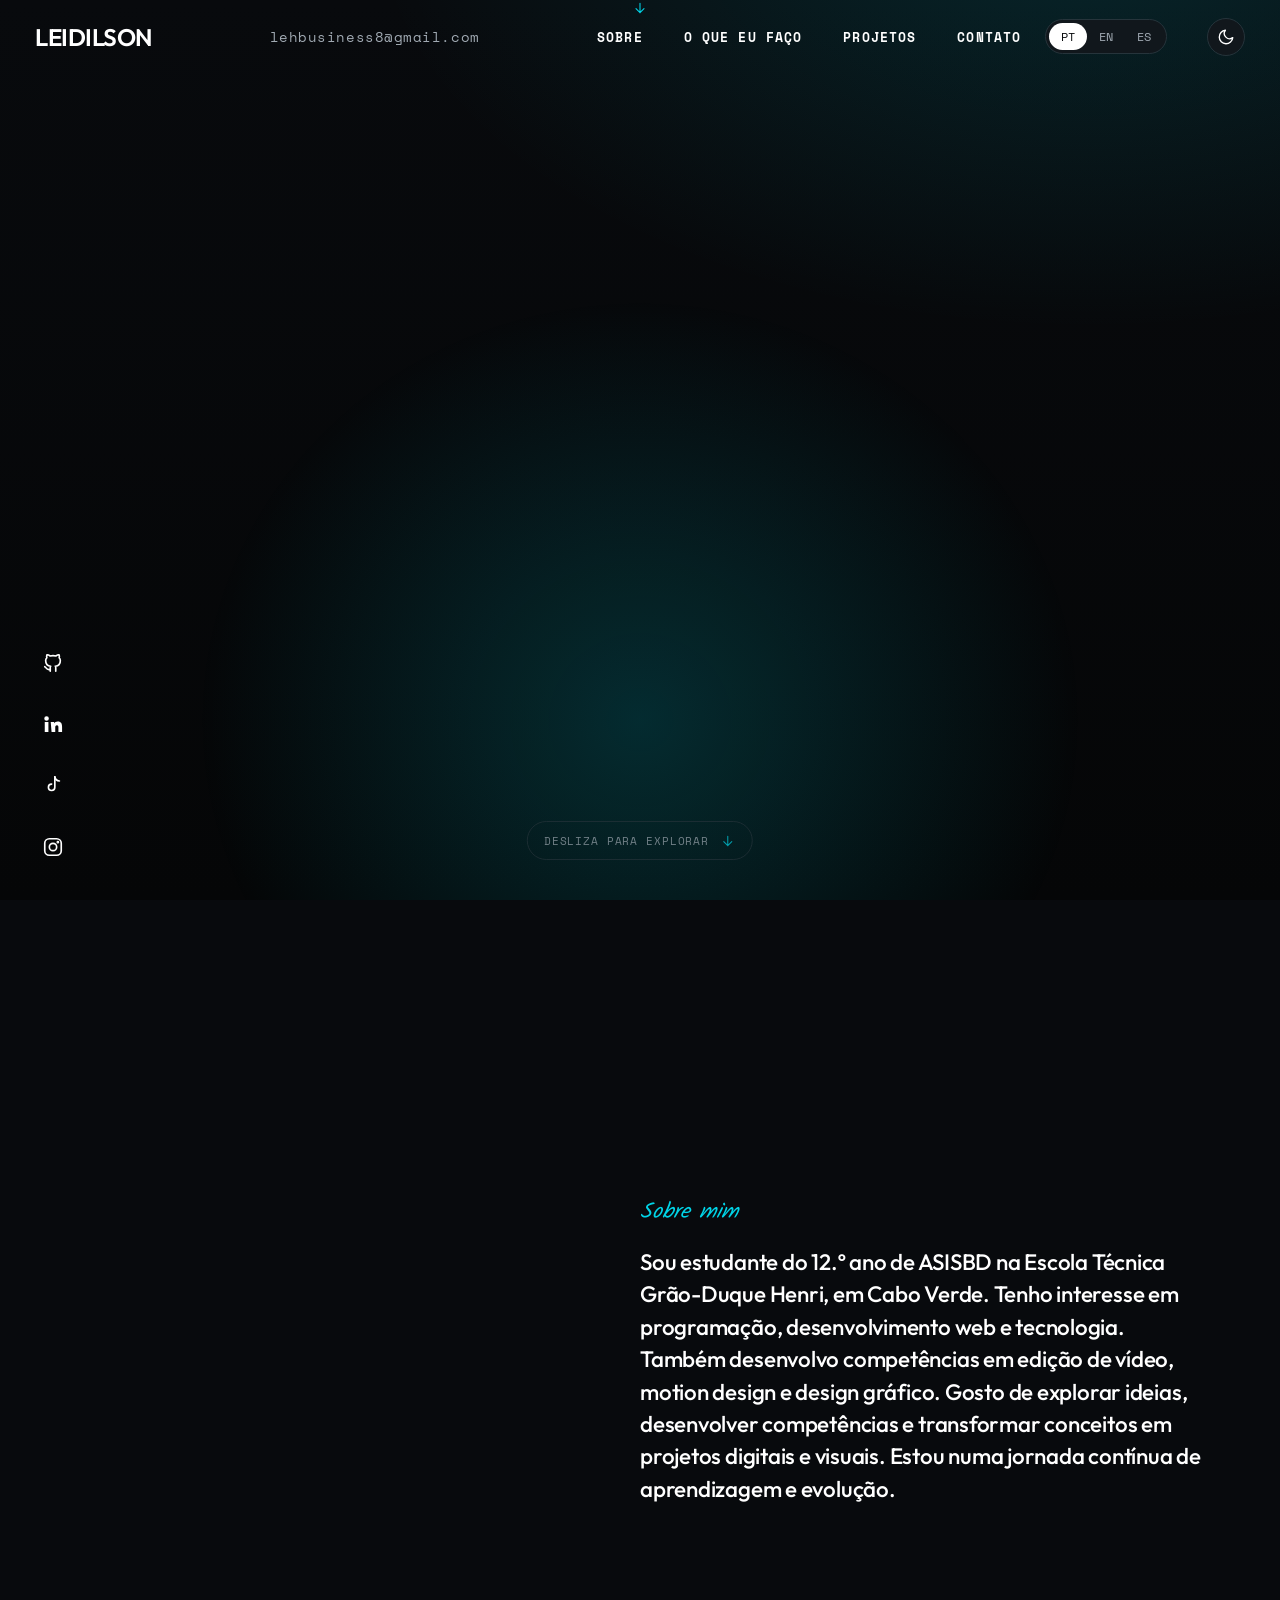
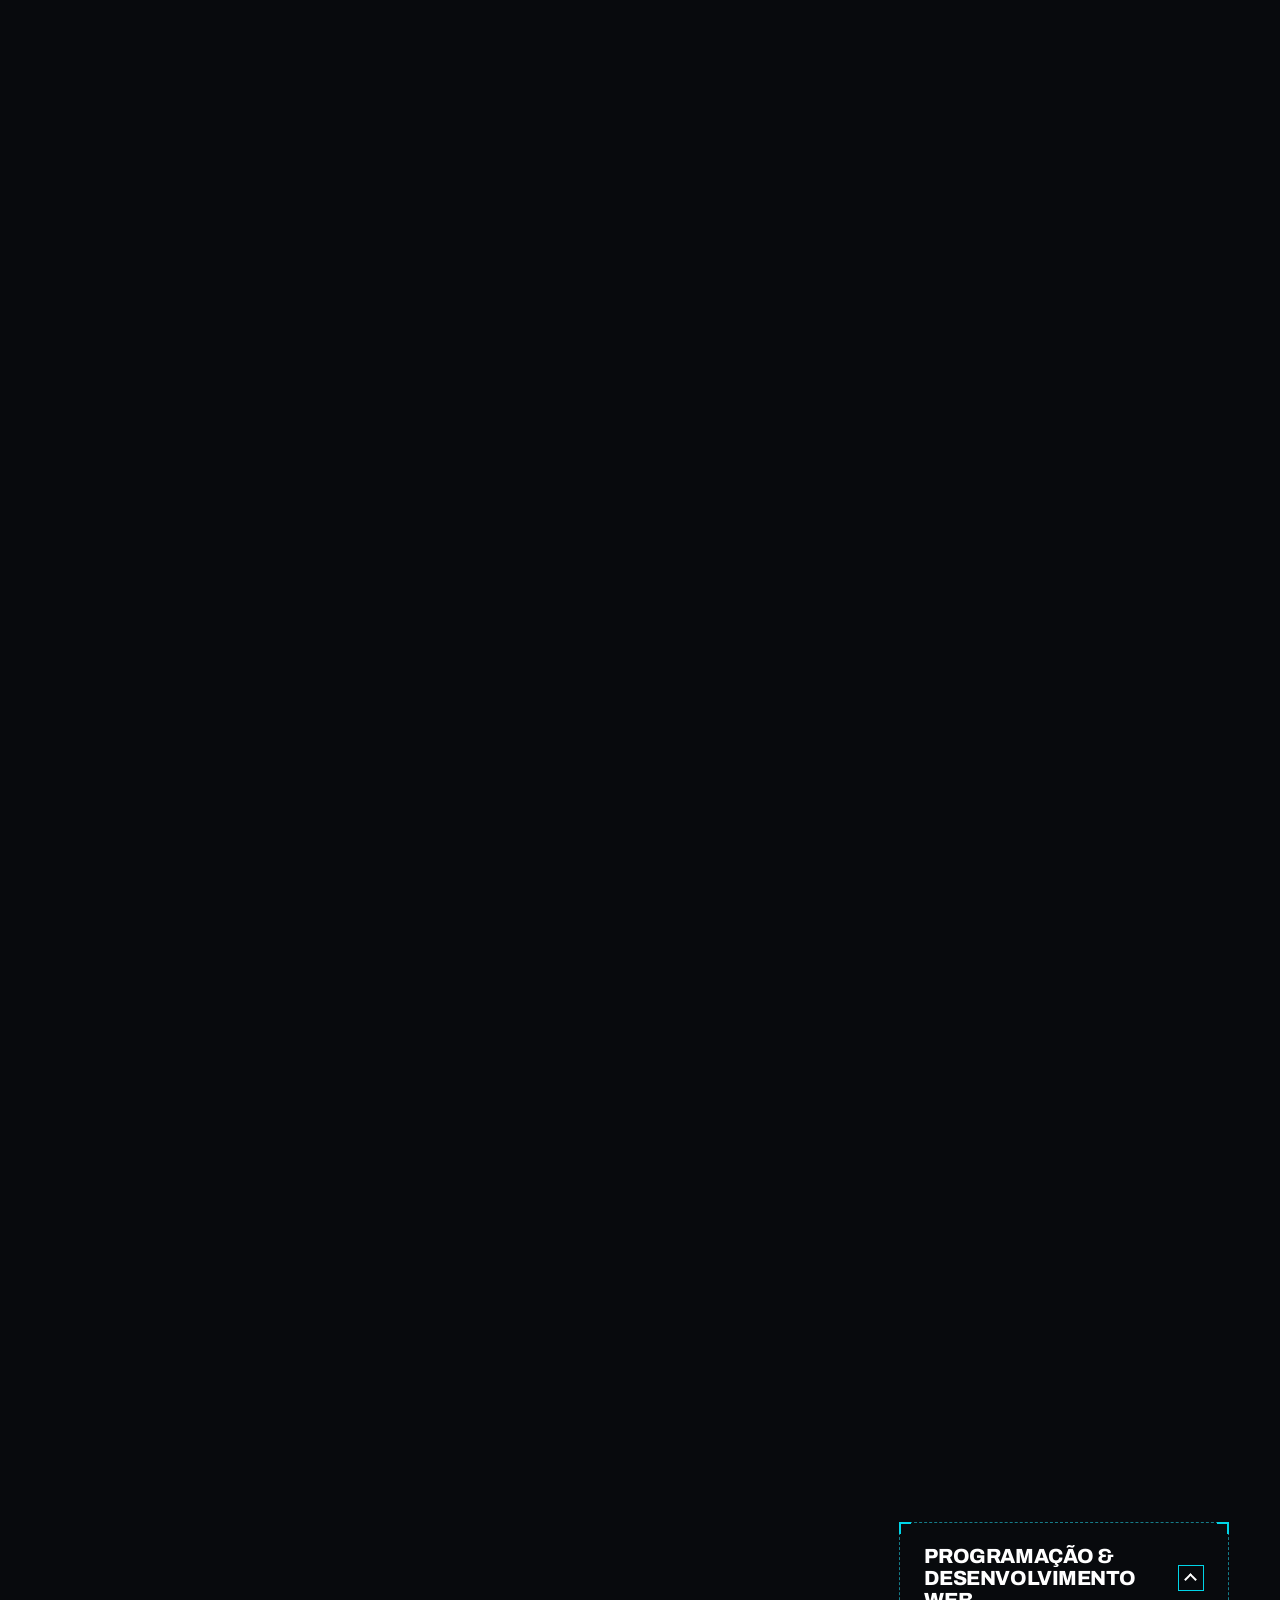
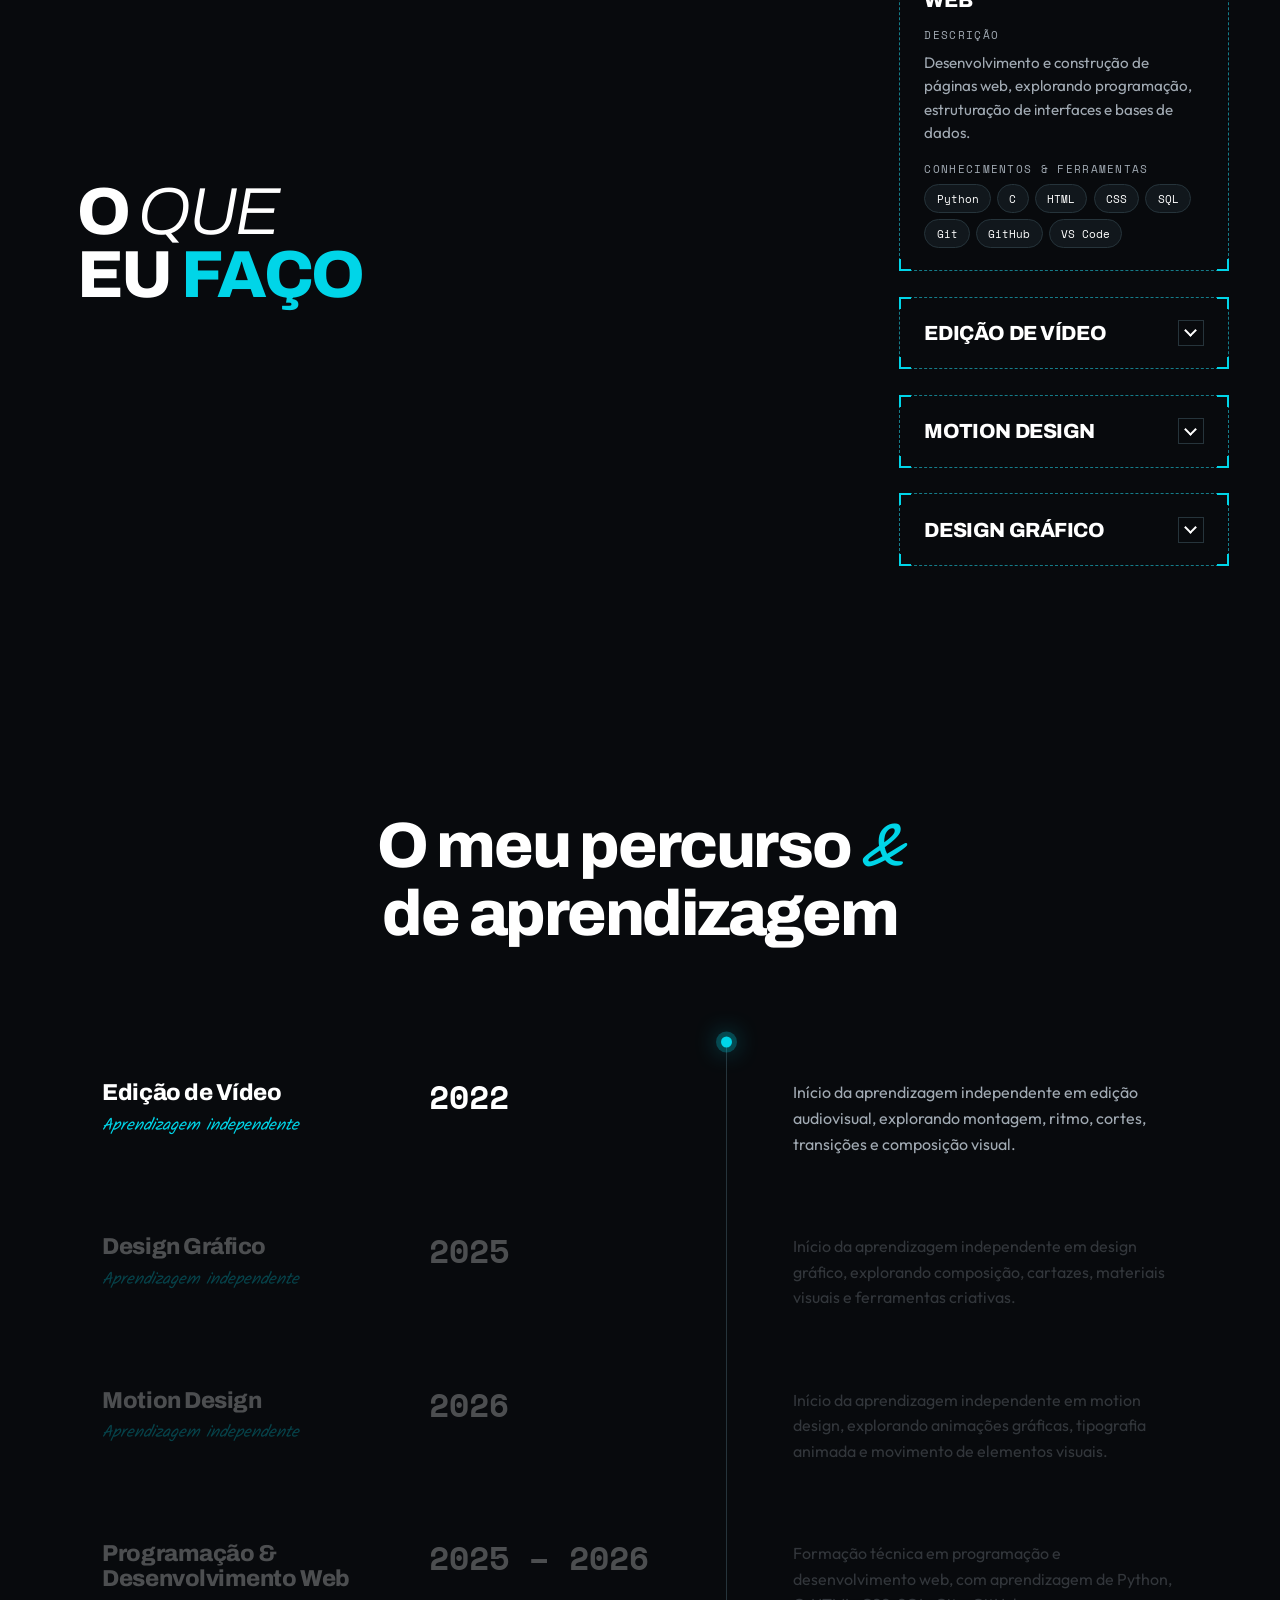
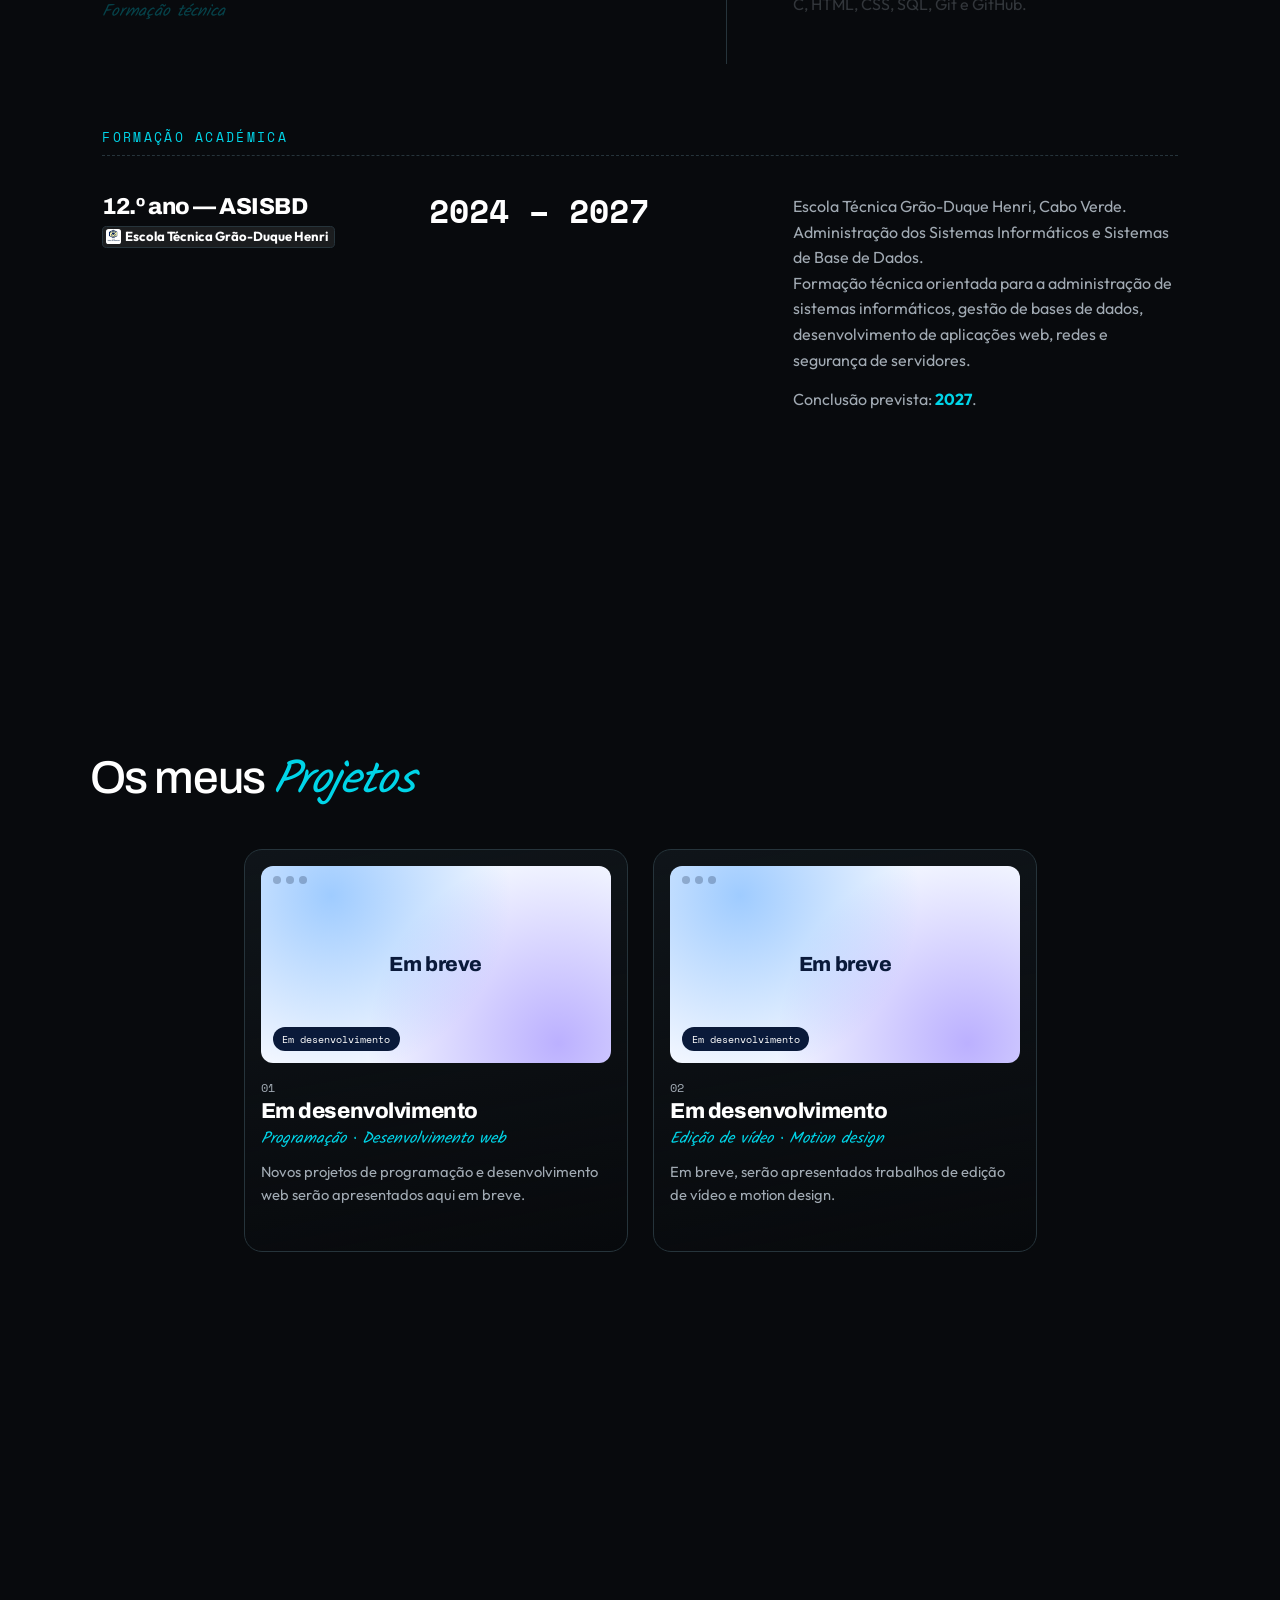
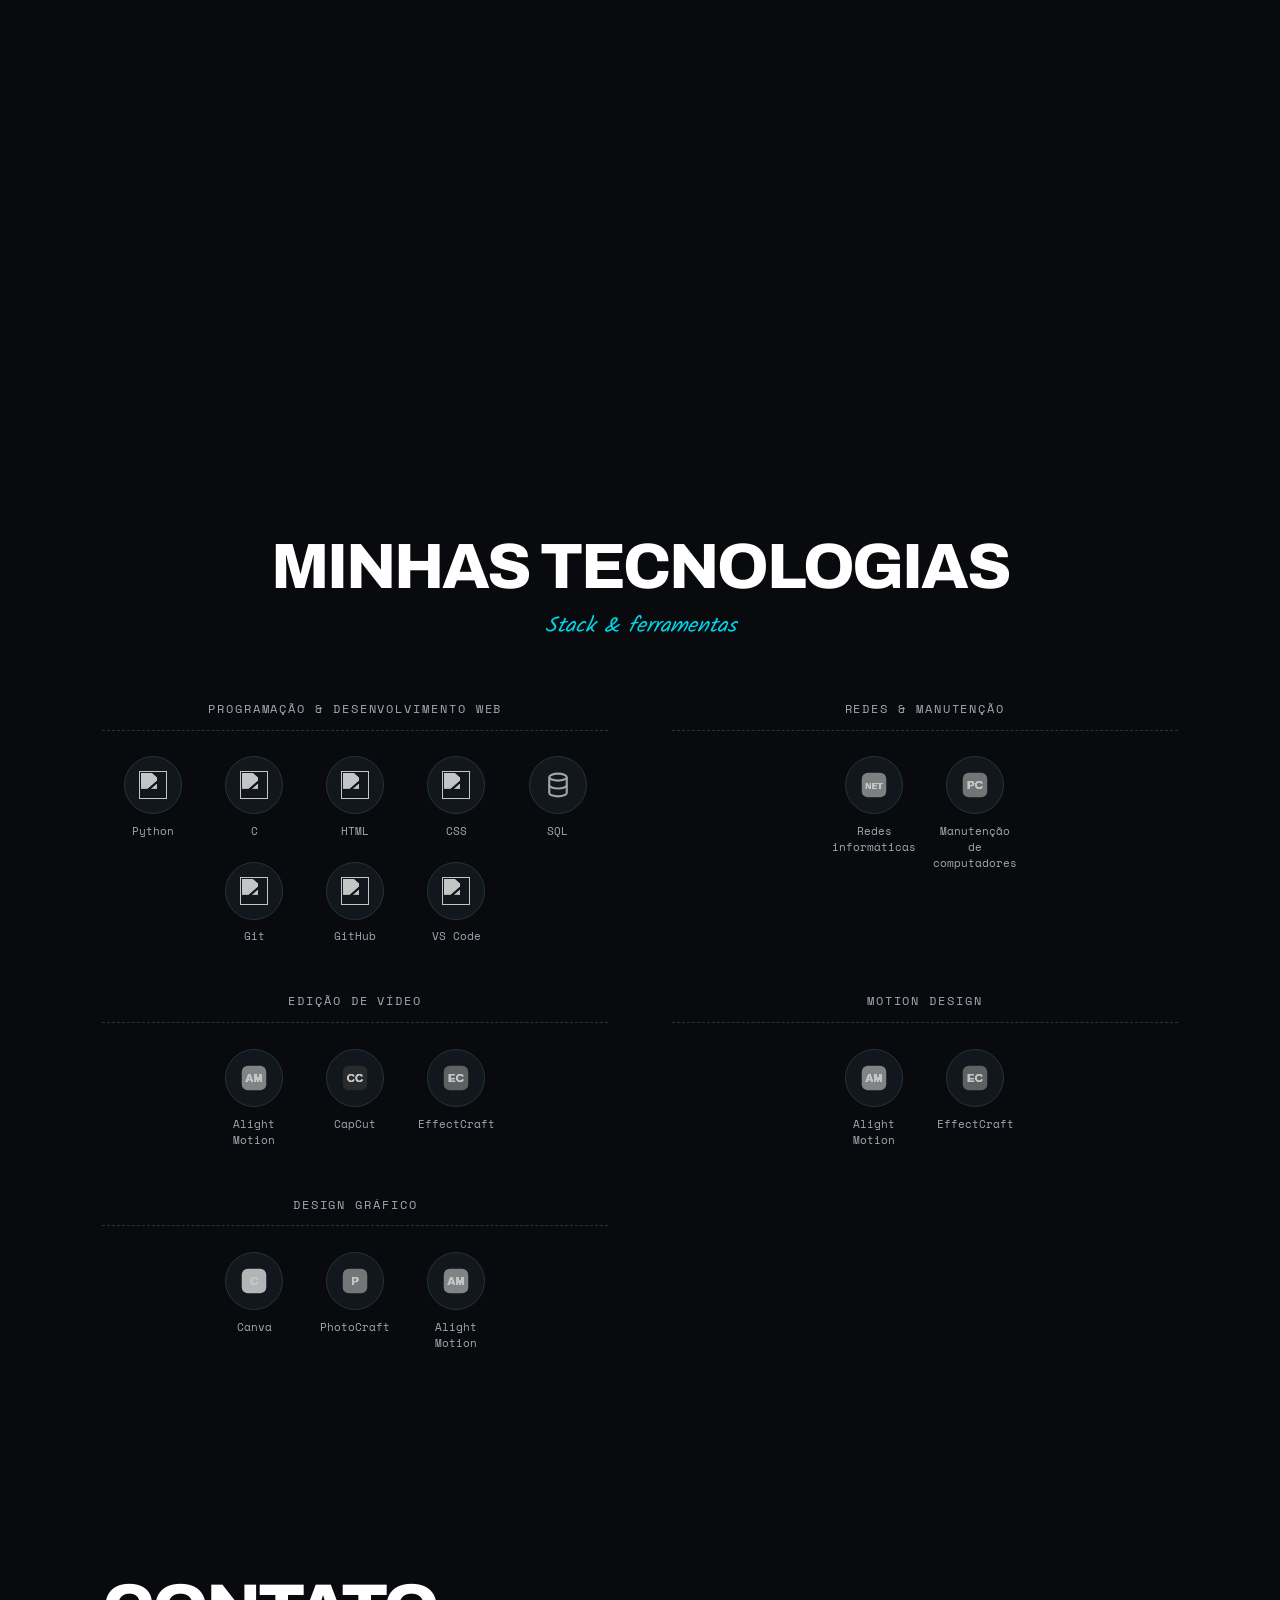
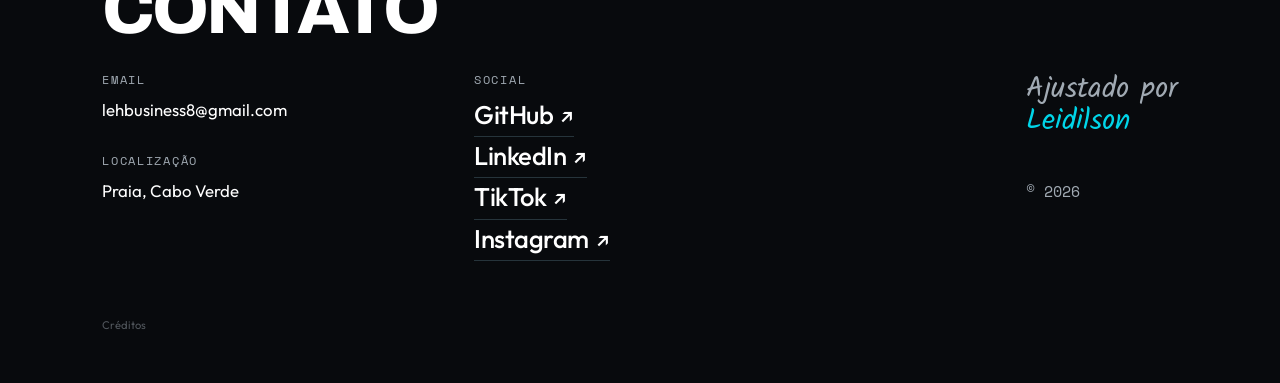
==== portfolio/index.html @ c2fe4494 "Publish Linktree and portfolio" ====
<!doctype html>
<html lang="pt" data-theme="dark">
<head>
  <meta charset="utf-8" />
  <meta name="viewport" content="width=device-width, initial-scale=1" />
  <title>Leidilson — Software development</title>
  <meta name="description" content="Leidilson Mendes — estudante de ASISBD em Informática, com interesse em desenvolvimento de software, edição de vídeo, motion design e design gráfico." />
  <link rel="preconnect" href="https://fonts.googleapis.com" />
  <link rel="preconnect" href="https://fonts.gstatic.com" crossorigin />
  <link href="https://fonts.googleapis.com/css2?family=Archivo:ital,wght@0,500;0,800;1,300;1,500&family=Kalam:wght@400&family=Outfit:wght@400;500;600&family=Space+Mono:wght@400;700&display=swap" rel="stylesheet" />
  <link rel="stylesheet" href="css/style.css" />
  <link rel="stylesheet" href="css/sections.css" />
  <script type="importmap">
    {
      "imports": {
        "three": "https://cdn.jsdelivr.net/npm/three@0.164.1/build/three.module.js",
        "three/addons/": "https://cdn.jsdelivr.net/npm/three@0.164.1/examples/jsm/"
      }
    }
  </script>
</head>
<body>
  <header class="topbar">
    <a class="logo" href="#inicio">LEIDILSON</a>
    <!-- O e-mail vem de CONTACT_EMAIL em js/sections.js (preenche todos os [data-email]) -->
    <a class="mail" data-email href="#"></a>
    <nav class="nav">
      <a href="#sobre" data-i18n="nav.about">Sobre</a>
      <a href="#servicos" data-i18n="nav.what">O que eu faço</a>
      <a href="#projetos" data-i18n="nav.projects">Projetos</a>
      <a href="#contato" data-i18n="nav.contact">Contato</a>
    </nav>
    <div class="lang" role="group" aria-label="Idioma">
      <button data-lang="pt" class="active">PT</button>
      <button data-lang="en">EN</button>
      <button data-lang="es">ES</button>
    </div>
    <button class="theme-toggle" aria-label="Alternar tema claro/escuro">
      <svg class="moon" viewBox="0 0 24 24" width="18" height="18" fill="none" stroke="currentColor" stroke-width="1.8" stroke-linecap="round" stroke-linejoin="round"><path d="M21 12.8A9 9 0 1 1 11.2 3a7 7 0 0 0 9.8 9.8z"/></svg>
      <svg class="sun" viewBox="0 0 24 24" width="18" height="18" fill="none" stroke="currentColor" stroke-width="1.8" stroke-linecap="round"><circle cx="12" cy="12" r="4.5"/><path d="M12 2v2M12 20v2M4.9 4.9l1.4 1.4M17.7 17.7l1.4 1.4M2 12h2M20 12h2M4.9 19.1l1.4-1.4M17.7 6.3l1.4-1.4"/></svg>
    </button>
  </header>

  <canvas id="avatar" aria-label="Avatar 3D que acompanha o cursor"></canvas>

  <main>
    <section class="hero" id="inicio">
      <div class="hero-left">
        <p class="greet" data-i18n="hero.greet">Olá! Eu sou</p>
        <h1 class="name">
          <span class="name-first">Leidilson</span>
          <span class="name-last">Mendes</span>
        </h1>
      </div>

      <div class="hero-right">
        <p class="stack">learning · building · improving</p>
        <h2 class="role">
          <span>SOFTWARE</span>
          <span>DEVELOPMENT</span>
        </h2>
      </div>
   <div class="scroll-hint">
  <span class="scroll-hint-text" data-i18n="hero.scroll">
    Desliza para explorar
  </span>

  <span class="scroll-hint-icon" aria-hidden="true">
    <svg viewBox="0 0 24 24" width="18" height="18"
      fill="none" stroke="currentColor" stroke-width="1.6"
      stroke-linecap="round" stroke-linejoin="round">
      <path d="M12 5v14M6 13l6 6 6-6"/>
    </svg>
  </span>
</div>

  <span class="scroll-hint-icon" aria-hidden="true">
    <svg viewBox="0 0 24 24" width="18" height="18"
      fill="none" stroke="currentColor" stroke-width="1.6"
      stroke-linecap="round" stroke-linejoin="round">
      <path d="M12 5v14M6 13l6 6 6-6"/>
    </svg>
  </span>
</div>
    </section>

    <section class="about" id="sobre">
      <div class="about-sticky">
        <div class="about-copy">
          <p class="script-label" data-i18n="about.tag">Sobre mim</p>
          <p class="about-text" data-words data-i18n-html="about.text"></p>
        </div>
      </div>
    </section>

    <section class="services" id="servicos">
      <h2 class="mix-title reveal">
        <span class="b" data-i18n="services.t1">O</span> <span class="i" data-i18n="services.t2">que</span><br />
        <span class="b" data-i18n="services.t3">eu</span> <span class="a" data-i18n="services.t4">faço</span>
      </h2>

      <div class="desk-stage">
        <canvas id="desk" aria-label="Avatar 3D trabalhando no computador"></canvas>
      </div>

      <div class="svc-list">
        <article class="svc open">
          <i class="corner tl"></i><i class="corner tr"></i>
          <i class="corner bl"></i><i class="corner br"></i>
          <button class="svc-head" aria-expanded="true">
            <h3 data-i18n="svc1.title">PROGRAMAÇÃO &amp; DESENVOLVIMENTO WEB</h3>
            <span class="chev" aria-hidden="true"></span>
          </button>
          <div class="svc-body">
            <div>
              <h4 data-i18n="label.desc">Descrição</h4>
              <p data-i18n="svc1.desc">
                Desenvolvimento e construção de páginas web, explorando programação,
                estruturação de interfaces e bases de dados.
              </p>
              <h4 data-i18n="label.skills">Conhecimentos &amp; ferramentas</h4>
              <ul class="tags">
                <li>Python</li><li>C</li><li>HTML</li><li>CSS</li>
                <li>SQL</li><li>Git</li><li>GitHub</li><li>VS Code</li>
              </ul>
            </div>
          </div>
        </article>

        <article class="svc">
          <i class="corner tl"></i><i class="corner tr"></i>
          <i class="corner bl"></i><i class="corner br"></i>
          <button class="svc-head" aria-expanded="false">
            <h3 data-i18n="svc2.title">EDIÇÃO DE VÍDEO</h3>
            <span class="chev" aria-hidden="true"></span>
          </button>
          <div class="svc-body">
            <div>
              <h4 data-i18n="label.desc">Descrição</h4>
              <p data-i18n="svc2.desc">
                Edição e montagem de vídeos, trabalhando ritmo, cortes, transições,
                organização visual e acabamento para diferentes formatos.
              </p>
              <h4 data-i18n="label.skills">Ferramentas</h4>
              <ul class="tags">
                <li>Alight Motion</li><li>CapCut</li><li>EffectCraft</li>
              </ul>
            </div>
          </div>
        </article>

        <article class="svc">
          <i class="corner tl"></i><i class="corner tr"></i>
          <i class="corner bl"></i><i class="corner br"></i>
          <button class="svc-head" aria-expanded="false">
            <h3 data-i18n="svc3.title">MOTION DESIGN</h3>
            <span class="chev" aria-hidden="true"></span>
          </button>
          <div class="svc-body">
            <div>
              <h4 data-i18n="label.desc">Descrição</h4>
              <p data-i18n="svc3.desc">
                Criação de animações gráficas, movimentos de texto, transições
                e elementos visuais para conteúdos digitais.
              </p>
              <h4 data-i18n="label.skills">Ferramentas</h4>
              <ul class="tags">
                <li>Alight Motion</li><li>EffectCraft</li>
              </ul>
            </div>
          </div>
        </article>

        <article class="svc">
          <i class="corner tl"></i><i class="corner tr"></i>
          <i class="corner bl"></i><i class="corner br"></i>
          <button class="svc-head" aria-expanded="false">
            <h3 data-i18n="svc4.title">DESIGN GRÁFICO</h3>
            <span class="chev" aria-hidden="true"></span>
          </button>
          <div class="svc-body">
            <div>
              <h4 data-i18n="label.desc">Descrição</h4>
              <p data-i18n="svc4.desc">
                Criação de cartazes, composições gráficas, materiais promocionais
                e peças visuais para redes sociais.
              </p>
              <h4 data-i18n="label.skills">Ferramentas</h4>
              <ul class="tags">
                <li>Canva</li><li>PhotoCraft</li><li>Alight Motion</li>
              </ul>
            </div>
          </div>
        </article>
      </div>
    </section>

    <section class="career" id="carreira">
      <h2 class="center-title reveal">
        <span data-i18n="career.t1">O meu percurso</span>
        <em>&amp;</em><br />
        <span data-i18n="career.t2">de aprendizagem</span>
      </h2>

      <div class="timeline">
        <span class="timeline-line">
          <span class="timeline-dot"></span>
        </span>

        <article class="job">
          <div class="job-role">
            <h3 data-i18n="job1.role">Edição de Vídeo</h3>
            <p class="job-org">Aprendizagem independente</p>
          </div>
          <p class="job-years">2022</p>
          <p class="job-desc" data-i18n="job1.desc">
            Início da aprendizagem independente em edição audiovisual,
            explorando montagem, ritmo, cortes, transições e composição visual.
          </p>
        </article>

        <article class="job">
          <div class="job-role">
            <h3 data-i18n="job2.role">Design Gráfico</h3>
            <p class="job-org">Aprendizagem independente</p>
          </div>
          <p class="job-years">2025</p>
          <p class="job-desc" data-i18n="job2.desc">
            Início da aprendizagem independente em design gráfico,
            explorando composição, cartazes, materiais visuais e ferramentas criativas.
          </p>
        </article>

        <article class="job">
          <div class="job-role">
            <h3 data-i18n="job3.role">Motion Design</h3>
            <p class="job-org">Aprendizagem independente</p>
          </div>
          <p class="job-years">2026</p>
          <p class="job-desc" data-i18n="job3.desc">
            Início da aprendizagem independente em motion design,
            explorando animações gráficas, tipografia animada e movimento de elementos visuais.
          </p>
        </article>

        <article class="job">
          <div class="job-role">
            <h3 data-i18n="job4.role">Programação &amp; Desenvolvimento Web</h3>
            <p class="job-org">Formação técnica</p>
          </div>
          <p class="job-years">2025 – 2026</p>
          <p class="job-desc" data-i18n="job4.desc">
            Formação técnica em programação e desenvolvimento web,
            com aprendizagem de Python, C, HTML, CSS, SQL, Git e GitHub.
          </p>
        </article>
      </div>

      <h3 class="edu-title reveal" data-i18n="edu.title">Formação académica</h3>

      <div class="timeline edu">
        <article class="job active">
          <div class="job-role">
            <h3 data-i18n="edu.degree">12.º ano — ASISBD</h3>
            <p class="job-org">
              <span class="brand brand-logo school-logo">
                <img src="assets/logos/escola-grao-duque-henri.jpeg" alt="Logótipo da Escola Técnica Grão-Duque Henri" />
                Escola Técnica Grão-Duque Henri
              </span>
            </p>
          </div>
          <p class="job-years">2024 – 2027</p>
          <div class="job-desc">
            <p data-i18n="edu.gs">
              Escola Técnica Grão-Duque Henri, Cabo Verde.
              Administração dos Sistemas Informáticos e Sistemas de Base de Dados.
            </p>
            <p class="edu-description" data-i18n="edu.description">
              Formação técnica orientada para a administração de sistemas
              informáticos, gestão de bases de dados, desenvolvimento de
              aplicações web, redes e segurança de servidores.
            </p>
            <p class="award" data-i18n-html="edu.next">
              <span>Conclusão prevista: <strong class="hl">2027</strong>.</span>
            </p>
          </div>
        </article>
      </div>
    </section>

    <section class="projects" id="projetos">
      <div class="projects-sticky">
        <header class="projects-head">
          <h2>
            <span data-i18n="projects.my">Os meus</span>
            <em data-i18n="projects.title">Projetos</em>
          </h2>
          <div class="projects-progress">
            <span class="projects-count">
              <b data-counter>01</b> /
              <span data-total>02</span>
            </span>
            <span class="bar"><span class="bar-fill"></span></span>
          </div>
        </header>

        <div class="projects-track">
          <article class="pcard">
            <div class="pthumb pthumb-app" aria-hidden="true">
              <div class="pthumb-ui"><i></i><i></i><i></i></div>
              <span class="pthumb-title" data-i18n="projects.prototype">Em breve</span>
              <span class="pthumb-badge" data-i18n="projects.gs">Em desenvolvimento</span>
            </div>
            <p class="pnum">01</p>
            <h3 data-i18n="projects.gs">Em desenvolvimento</h3>
            <p class="pcat" data-i18n="p1.cat">Programação · Desenvolvimento web</p>
            <p class="pdesc" data-i18n="p1.desc">
              Novos projetos de programação e desenvolvimento web serão apresentados aqui em breve.
            </p>
          </article>

          <article class="pcard">
            <div class="pthumb pthumb-app" aria-hidden="true">
              <div class="pthumb-ui"><i></i><i></i><i></i></div>
              <span class="pthumb-title" data-i18n="projects.prototype">Em breve</span>
              <span class="pthumb-badge" data-i18n="projects.gs">Em desenvolvimento</span>
            </div>
            <p class="pnum">02</p>
            <h3 data-i18n="projects.gs">Em desenvolvimento</h3>
            <p class="pcat" data-i18n="p2.cat">Edição de vídeo · Motion design</p>
            <p class="pdesc" data-i18n="p2.desc">
              Em breve, serão apresentados trabalhos de edição de vídeo e motion design.
            </p>
          </article>
        </div>
      </div>
    </section>

    <section class="duel" id="redes">
      <div class="duel-sticky">
        <canvas id="duel" aria-label="Dois avatares puxando os logos do LinkedIn e do TikTok por cordas"></canvas>
        <header class="duel-head">
          <p class="duel-kicker" data-i18n="duel.kicker">Redes sociais</p>
          <h2><span class="li">LinkedIn</span> <em>×</em> <span class="tt">TikTok</span></h2>
          <p class="duel-sub" data-i18n="duel.sub">Meu alcance em cada rede, frente a frente.</p>
        </header>

        <a class="duel-stat" data-side="li" href="https://www.linkedin.com/in/leidilson/" target="_blank" rel="noopener">
          <p class="ds-name">LinkedIn</p>
          <p class="ds-period" data-i18n="duel.liPeriod">em 2026</p>
          <p class="ds-num"><b data-count="11">0</b></p>
          <p class="ds-metric" data-i18n="duel.liMetric">impressões</p>
        </a>

        <a class="duel-stat" data-side="tt" href="https://www.tiktok.com/@lehdev_" target="_blank" rel="noopener">
          <p class="ds-name">TikTok</p>
          <p class="ds-period" data-i18n="duel.ttPeriod">últimos 90 dias</p>
          <p class="ds-num"><b data-count="9000">0</b></p>
          <p class="ds-metric" data-i18n="duel.ttMetric">visualizações</p>
        </a>
        <p class="duel-note" data-i18n="duel.note">LinkedIn: impressões em 2026 · TikTok: visualizações nos últimos 90 dias.</p>
      </div>
    </section>

    <section class="stack-section" id="tecnologias">
      <h2 class="center-title upper reveal" data-i18n="stack.title">Minhas Tecnologias</h2>
      <p class="script-label center reveal" data-i18n="stack.sub">Stack &amp; ferramentas</p>

      <div class="tech-groups">
        <div class="tech-group">
          <h3 data-i18n="stack.g1">Programação &amp; Desenvolvimento Web</h3>
          <ul class="tech-grid" data-tech="python c html css sql git github vscode"></ul>
        </div>
        <div class="tech-group">
          <h3 data-i18n="stack.g2">Redes &amp; Manutenção</h3>
          <ul class="tech-grid" data-tech="redes manutencao"></ul>
        </div>
        <div class="tech-group">
          <h3 data-i18n="stack.g3">Edição de Vídeo</h3>
          <ul class="tech-grid" data-tech="alightmotion capcut effectcraft"></ul>
        </div>
        <div class="tech-group">
          <h3 data-i18n="stack.g4">Motion Design</h3>
          <ul class="tech-grid" data-tech="alightmotion effectcraft"></ul>
        </div>
        <div class="tech-group">
          <h3 data-i18n="stack.g5">Design Gráfico</h3>
          <ul class="tech-grid" data-tech="canva photocraft alightmotion"></ul>
        </div>
      </div>
    </section>

    <section class="contact" id="contato">
      <h2 class="contact-title reveal" data-i18n="contact.title">Contato</h2>
      <div class="contact-grid reveal">
        <div class="contact-col">
          <h4>Email</h4>
          <a class="contact-value" data-email href="#"></a>
          <h4 data-i18n="contact.location">Localização</h4>
          <p class="contact-value" data-i18n="contact.city">Praia, Cabo Verde</p>
        </div>
        <div class="contact-col">
          <h4>Social</h4>
          <a class="arrow-link" href="https://github.com/leidilson" target="_blank" rel="noopener">GitHub</a>
          <a class="arrow-link" href="https://www.linkedin.com/in/leidilson/" target="_blank" rel="noopener">LinkedIn</a>
          <a class="arrow-link" href="https://www.tiktok.com/@lehdev_" target="_blank" rel="noopener">TikTok</a>
          <a class="arrow-link" href="https://www.instagram.com/lehdev_/" target="_blank" rel="noopener">Instagram</a>
        </div>
        <div class="contact-col signature">
          <p class="sig-by" data-i18n="footer.by">Ajustado por</p>
          <p class="sig-name">Leidilson</p>
          <p class="copy">© 2026</p>
        </div>
      </div>

      <details class="credit">
        <summary data-i18n="footer.credits">Créditos</summary>
        <p>
          <span data-i18n="footer.model">Modelo 3D</span>:
          <a href="https://sketchfab.com/3d-models/boneco-2dd8e66fe41f4a5090a35cdb320b89bf" target="_blank" rel="noopener">“BONECO”</a>
          <span data-i18n="footer.byAuthor">por</span>
          <a href="https://sketchfab.com/dapenha" target="_blank" rel="noopener">DAPENHA</a>
          (<a href="https://creativecommons.org/licenses/by/4.0/" target="_blank" rel="noopener">CC BY 4.0</a>),
          <span data-i18n="footer.modified">modificado</span>
        </p>
        <p>
  Código-base original:
  <a class="reference" href="https://github.com/jhotadev"
    target="_blank" rel="noopener">@jhotadev</a>
</p>
      </details>
    </section>
  </main>

  <aside class="socials">
    <a href="https://github.com/leidilson" target="_blank" rel="noopener" aria-label="GitHub">
      <svg viewBox="0 0 24 24" width="22" height="22" fill="none" stroke="currentColor" stroke-width="1.8" stroke-linecap="round" stroke-linejoin="round"><path d="M9 19c-4.3 1.4-4.3-2.5-6-3m12 5v-3.5c0-1 .1-1.4-.5-2 2.8-.3 5.5-1.4 5.5-6a4.6 4.6 0 0 0-1.3-3.2 4.2 4.2 0 0 0-.1-3.2s-1.1-.3-3.5 1.3a12.3 12.3 0 0 0-6.2 0C6.5 2.8 5.4 3.1 5.4 3.1a4.2 4.2 0 0 0-.1 3.2A4.6 4.6 0 0 0 4 9.5c0 4.6 2.7 5.7 5.5 6-.6.6-.6 1.2-.5 2V21"/></svg>
    </a>
    <a href="https://www.linkedin.com/in/leidilson/" target="_blank" rel="noopener" aria-label="LinkedIn">
      <svg viewBox="0 0 24 24" width="22" height="22" fill="currentColor"><path d="M4.98 3.5a2.5 2.5 0 1 1 0 5 2.5 2.5 0 0 1 0-5zM3 9.75h4v11H3zM9.5 9.75h3.8v1.5h.06c.53-1 1.83-2.05 3.77-2.05 4.03 0 4.77 2.65 4.77 6.1v5.45h-4v-4.83c0-1.15-.02-2.63-1.6-2.63-1.6 0-1.85 1.25-1.85 2.55v4.91h-4z"/></svg>
    </a>
    <a href="https://www.tiktok.com/@lehdev_" target="_blank" rel="noopener" aria-label="TikTok">
      <svg viewBox="0 0 24 24" width="22" height="22" fill="none" stroke="currentColor" stroke-width="1.8" stroke-linecap="round" stroke-linejoin="round"><path d="M14 3v11.5a3.5 3.5 0 1 1-3.5-3.5"/><path d="M14 3c.4 2.6 2.2 4.4 5 4.6"/></svg>
    </a>
    <a href="https://www.instagram.com/lehdev_/" target="_blank" rel="noopener" aria-label="Instagram">
      <svg viewBox="0 0 24 24" width="22" height="22" fill="none" stroke="currentColor" stroke-width="1.8" stroke-linecap="round" stroke-linejoin="round"><rect x="3" y="3" width="18" height="18" rx="5"/><circle cx="12" cy="12" r="4"/><circle cx="17.3" cy="6.7" r="0.6" fill="currentColor"/></svg>
    </a>
  </aside>

  <div class="lang-curtain" aria-hidden="true"><span></span></div>

  <script type="module" src="js/main.js"></script>
  <script type="module" src="js/sections.js"></script>
</body>
</html>
---- portfolio/css/style.css ----
:root {
  --bg: #080a0d;
  --bg-deep: #050607;
  --text: #ffffff;
  --muted: #a1aab3;
  --accent: #00d5e8;
  --pill-bg: #11171c;
  --pill-border: #26343b;
  --glow: rgba(0, 213, 232, 0.18);
}

:root[data-theme="light"] {
  --bg: #eaf2ff;
  --bg-deep: #dbe8fd;
  --text: #0a1a3a;
  --muted: #4a5f86;
  --accent: #1f6fe0;
  --pill-bg: #d6e4fb;
  --pill-border: #b7cdf3;
  --glow: rgba(31, 111, 224, 0.16);
}

* { box-sizing: border-box; margin: 0; padding: 0; }

html, body { height: 100%; }

body {
  background: var(--bg);
  background-image:
    radial-gradient(1200px 700px at 85% -10%, color-mix(in srgb, var(--accent) 14%, transparent), transparent 60%),
    linear-gradient(180deg, var(--bg) 0%, var(--bg-deep) 100%);
  background-attachment: fixed;
  color: var(--text);
  font-family: "Outfit", system-ui, sans-serif;
  overflow-x: hidden;
  transition: background-color 0.4s ease, color 0.4s ease;
}

a { color: inherit; text-decoration: none; }
button { font: inherit; color: inherit; background: none; border: 0; cursor: pointer; }

.topbar {
  position: fixed;
  inset: 0 0 auto 0;
  z-index: 10;
  display: flex;
  align-items: center;
  gap: 2.5rem;
  padding: 1.1rem 2.2rem;
}

.logo { font-weight: 600; font-size: 1.5rem; letter-spacing: -0.02em; margin-right: auto; }

.mail {
  font-family: "Space Mono", monospace;
  font-size: 0.85rem;
  color: var(--muted);
  letter-spacing: 0.04em;
  margin-right: auto;
  transition: color 0.2s;
}
.mail:hover { color: var(--text); }

.nav { display: flex; gap: 2.6rem; }
.nav a {
  font-family: "Space Mono", monospace;
  font-weight: 700;
  font-size: 0.82rem;
  letter-spacing: 0.08em;
  text-transform: uppercase;
  position: relative;
}
.nav a::after {
  content: "";
  position: absolute;
  left: 0; right: 0; bottom: -6px;
  height: 2px;
  background: var(--accent);
  transform: scaleX(0);
  transform-origin: left;
  transition: transform 0.3s ease;
}
.nav a:hover::after,
.nav a.active::after { transform: scaleX(1); }
.nav a.active { color: var(--accent); }

.lang {
  display: flex;
  padding: 3px;
  border-radius: 999px;
  background: var(--pill-bg);
  border: 1px solid var(--pill-border);
  margin-left: -1rem;
}
.lang button {
  font-family: "Space Mono", monospace;
  font-size: 0.72rem;
  padding: 0.3rem 0.75rem;
  border-radius: 999px;
  color: var(--muted);
  transition: background-color 0.25s, color 0.25s;
}
.lang button.active { background: var(--text); color: var(--bg); }

.theme-toggle {
  width: 38px; height: 38px;
  display: grid; place-items: center;
  border-radius: 50%;
  border: 1px solid var(--pill-border);
  background: var(--pill-bg);
}
.theme-toggle .sun { display: none; }
:root[data-theme="light"] .theme-toggle .sun { display: block; }
:root[data-theme="light"] .theme-toggle .moon { display: none; }

.hero {
  position: relative;
  height: 100vh;
  height: 100svh;
  min-height: 560px;
  overflow: hidden;
  background: radial-gradient(ellipse 48% 65% at 50% 80%, var(--glow), transparent 72%);
}

#avatar {
  position: fixed;
  inset: 0;
  width: 100%;
  height: 100%;
  display: block;
  z-index: 0;
  opacity: 0;
  pointer-events: none;
  transition: opacity 1.2s ease;
}
.ready #avatar { opacity: var(--avatar-opacity, 1); transition: none; }
main { position: relative; z-index: 1; }

.hero-left,
.hero-right {
  position: absolute;
  top: 50%;
  z-index: 2;
  pointer-events: none;
  opacity: 0;
  transition: opacity 1s ease 0.4s, transform 1s cubic-bezier(.2,.7,.2,1) 0.4s;
}
.hero > div { filter: opacity(calc(1 - var(--hero-out, 0))); }

/* ---------- Indicador de scroll do Hero ---------- */
.scroll-hint {
  position: absolute;
  left: 50%;
  bottom: 2.5rem;
  transform: translateX(-50%);

  display: flex;
  align-items: center;
  justify-content: center;
  gap: 0.7rem;

  width: max-content;
  height: auto;
  margin: 0;
  padding: 0.65rem 1rem;

  border: 1px solid var(--pill-border);
  border-radius: 999px;

  color: var(--muted);
  opacity: calc(0.7 - var(--hero-out, 0));

  font-family: "Space Mono", monospace;
  font-size: 0.68rem;
  letter-spacing: 0.08em;
  text-transform: uppercase;

  pointer-events: none;
}

.scroll-hint-text {
  white-space: nowrap;
}

.scroll-hint-icon {
  display: flex;
  align-items: center;
  justify-content: center;
  color: var(--accent);
  animation: hint 1.6s ease-in-out infinite;
}

.scroll-hint-icon svg {
  display: block;
  width: 16px;
  height: 16px;
}

@keyframes hint {
  0%, 100% {
    transform: translateY(-2px);
    opacity: 1;
  }

  50% {
    transform: translateY(4px);
    opacity: 0.45;
  }
}

.hero-left { right: calc(50% + 25vh); transform: translate(-30px, -62%); text-align: left; }
.hero-right { left: calc(50% + 25vh); transform: translate(30px, -58%); text-align: left; }
.ready .hero-left { opacity: 1; transform: translate(0, -62%); }
.ready .hero-right { opacity: 1; transform: translate(0, -58%); }

.greet,
.stack {
  font-family: "Kalam", cursive;
  font-style: italic;
  color: var(--accent);
  line-height: 1.1;
  margin-bottom: 0.55rem;
}
.greet { font-size: clamp(1.4rem, 2.5vw, 2.6rem); }
.stack { font-size: clamp(1.1rem, 1.9vw, 2.2rem); white-space: nowrap; }

.name {
  font-family: "Archivo", sans-serif;
  font-weight: 800;
  line-height: 1.02;
  letter-spacing: -0.035em;
  text-transform: uppercase;
}
.name span { display: block; }
.name-first { font-size: clamp(2.6rem, 4.7vw, 4.8rem); }
.name-last { font-size: clamp(2.2rem, 3.85vw, 3.95rem); }

.role {
  font-family: "Archivo", sans-serif;
  font-weight: 800;
  line-height: 1.02;
  letter-spacing: -0.035em;
}
.role span { display: block; }
.role span:first-child { font-size: clamp(2.6rem, 4.7vw, 4.8rem); }
.role span:last-child { font-size: clamp(2.2rem, 3.85vw, 3.95rem); }

.socials {
  position: fixed;
  left: 2.6rem;
  bottom: 2.4rem;
  z-index: 10;
  display: flex;
  flex-direction: column;
  gap: 2.2rem;
}
.socials a { display: block; transition: color 0.2s, transform 0.2s; }
.socials a:hover { color: var(--accent); transform: translateY(-2px); }

@media (max-width: 1180px) {
  .mail { display: none; }
  .nav { gap: 1.6rem; }
  .logo { margin-right: auto; }
}

@media (max-width: 860px) {
  .topbar { padding: 1rem 16px; gap: 0.8rem; }
  .nav { display: none; }
  .lang { margin-left: 0; }

  /* Indicador de scroll em telemóveis */
  .scroll-hint {
    bottom: max(1.5rem, env(safe-area-inset-bottom));
    font-size: 0.62rem;
    padding: 0.6rem 0.9rem;
  }

  .hero-left, .hero-right { left: 16px; right: 16px; text-align: center; }
  .hero-left { top: 13%; transform: translateY(-20px); }
  .hero-right { top: auto; bottom: 6%; transform: translateY(20px); }
  .ready .hero-left, .ready .hero-right { transform: none; }

  .socials { left: auto; right: 16px; bottom: auto; top: 42%; gap: 1.4rem; }
}

@media (prefers-reduced-motion: reduce) {
  .hero-left, .hero-right, #avatar { transition: none; }
}
---- portfolio/css/sections.css ----
/* =========================================================
   Seções abaixo do hero
   ========================================================= */
.topbar { transition: background-color 0.3s, backdrop-filter 0.3s; }
.scrolled .topbar {
  background: color-mix(in srgb, var(--bg) 72%, transparent);
  backdrop-filter: blur(12px);
  -webkit-backdrop-filter: blur(12px);
}

.script-label {
  font-family: "Kalam", cursive;
  font-style: italic;
  color: var(--accent);
  font-size: clamp(1.2rem, 1.7vw, 1.6rem);
}
.script-label.center { text-align: center; }

.center-title {
  font-family: "Archivo", sans-serif;
  font-weight: 800;
  font-size: clamp(2.4rem, 5vw, 4.6rem);
  letter-spacing: -0.035em;
  line-height: 1;
  text-align: center;
}
.center-title.upper { text-transform: uppercase; }
.center-title em { font-family: "Kalam", cursive; font-weight: 400; color: var(--accent); }

/* Revelar ao entrar na tela */
.reveal { opacity: 0; transform: translateY(40px); transition: opacity 0.9s ease, transform 0.9s cubic-bezier(.2,.7,.2,1); }
.reveal.in { opacity: 1; transform: none; }

/* ---------- Sobre (avatar fixo à esquerda, texto à direita) ---------- */
.about { height: 230vh; position: relative; }
.about-sticky {
  position: sticky;
  top: 0;
  height: 100vh;
  display: grid;
  grid-template-columns: 1fr 1fr;
  align-items: center;
  padding: 0 clamp(16px, 6vw, 7rem);
}
.about-copy { grid-column: 2; max-width: 640px; }
.about-copy .script-label { margin-bottom: 1rem; opacity: var(--about-in, 0); transform: translateY(calc((1 - var(--about-in, 0)) * 20px)); }
.about-text {
  font-weight: 500;
  font-size: clamp(1.15rem, 1.75vw, 1.7rem);
  line-height: 1.45;
  letter-spacing: -0.01em;
}
.word { opacity: 0.12; transition: opacity 0.35s ease; }
.word.lit { opacity: 1; }

/* ---------- O que eu faço ---------- */
.services {
  position: relative;
  min-height: 100vh;
  display: grid;
  grid-template-columns: minmax(220px, 0.9fr) 1.5fr minmax(300px, 1fr);
  align-items: center;
  gap: 1rem;
  padding: 7rem clamp(16px, 4vw, 4rem) 4rem clamp(16px, 6vw, 6rem);
}
.mix-title {
  font-family: "Archivo", sans-serif;
  font-size: clamp(2.8rem, 5.2vw, 5.2rem);
  line-height: 0.95;
  letter-spacing: -0.04em;
  text-transform: uppercase;
}
.mix-title .b { font-weight: 800; }
.mix-title .i { font-weight: 300; font-style: italic; }
.mix-title .a { font-weight: 800; color: var(--accent); }

.desk-stage { position: relative; height: min(78vh, 720px); }
.desk-stage canvas {
  width: 100%; height: 100%; display: block;
  /* esfuma as bordas para o chão/sombra não formarem um retângulo */
  -webkit-mask-image: radial-gradient(ellipse 60% 58% at 50% 50%, #000 62%, transparent 100%);
  mask-image: radial-gradient(ellipse 60% 58% at 50% 50%, #000 62%, transparent 100%);
}

.svc-list { display: flex; flex-direction: column; gap: 1.6rem; }
.svc {
  position: relative;
  padding: 1.4rem 1.5rem;
  border: 1px dashed color-mix(in srgb, var(--accent) 45%, var(--pill-border));
  clip-path: inset(0 100% 100% 0);
  transition: clip-path 1.1s cubic-bezier(.65,0,.35,1), background-color 0.3s;
}
.svc.in { clip-path: inset(-12px); }
.svc:nth-child(2) { transition-delay: 0.15s; }
.svc:nth-child(3) { transition-delay: 0.3s; }
.svc:hover { background: color-mix(in srgb, var(--accent) 6%, transparent); }
.corner { position: absolute; width: 12px; height: 12px; border-color: var(--accent); border-style: solid; border-width: 0; }
.corner.tl { top: -1px; left: -1px; border-top-width: 2px; border-left-width: 2px; }
.corner.tr { top: -1px; right: -1px; border-top-width: 2px; border-right-width: 2px; }
.corner.bl { bottom: -1px; left: -1px; border-bottom-width: 2px; border-left-width: 2px; }
.corner.br { bottom: -1px; right: -1px; border-bottom-width: 2px; border-right-width: 2px; }
.svc-head {
  width: 100%;
  display: flex;
  align-items: center;
  justify-content: space-between;
  gap: 1rem;
  text-align: left;
}
.svc-head h3 {
  font-family: "Archivo", sans-serif;
  font-weight: 800;
  font-size: clamp(1.2rem, 1.6vw, 1.55rem);
  letter-spacing: -0.02em;
}
.chev {
  flex: none;
  width: 26px; height: 26px;
  border: 1px solid var(--pill-border);
  display: grid; place-items: center;
  transition: transform 0.35s ease, border-color 0.3s;
}
.chev::before {
  content: "";
  width: 7px; height: 7px;
  border-right: 2px solid var(--text);
  border-bottom: 2px solid var(--text);
  transform: translateY(-2px) rotate(45deg);
}
.svc.open .chev { transform: rotate(180deg); border-color: var(--accent); }
.svc-body { display: grid; grid-template-rows: 0fr; transition: grid-template-rows 0.45s ease; }
.svc-body > div { overflow: hidden; }
.svc.open .svc-body { grid-template-rows: 1fr; }
.svc h4 {
  font-family: "Space Mono", monospace;
  font-size: 0.68rem;
  font-weight: 400;
  letter-spacing: 0.12em;
  text-transform: uppercase;
  color: var(--muted);
  margin: 1rem 0 0.45rem;
}
.svc p { color: var(--muted); line-height: 1.55; font-size: 0.95rem; }

.tags { list-style: none; display: flex; flex-wrap: wrap; gap: 0.4rem; }
.tags li {
  font-family: "Space Mono", monospace;
  font-size: 0.7rem;
  padding: 0.3rem 0.7rem;
  border-radius: 999px;
  border: 1px solid var(--pill-border);
  background: var(--pill-bg);
}

/* ---------- Carreira ---------- */
.career { padding: 9rem clamp(16px, 8vw, 9rem) 6rem; }
.career .center-title { margin-bottom: 6rem; }
.timeline { position: relative; max-width: 1150px; margin: 0 auto; }
.timeline-line {
  position: absolute;
  left: 58%;
  top: 0; bottom: 0;
  width: 1px;
  background: linear-gradient(var(--pill-border), var(--pill-border)) no-repeat;
}
.timeline-line::before {
  content: "";
  position: absolute;
  left: 0; top: 0;
  width: 1px;
  height: calc(var(--grow, 0) * 100%);
  background: var(--accent);
  box-shadow: 0 0 12px var(--accent);
}
.timeline-dot {
  position: absolute;
  left: -5px;
  top: calc(var(--grow, 0) * 100%);
  width: 11px; height: 11px;
  border-radius: 50%;
  background: var(--accent);
  box-shadow: 0 0 0 5px color-mix(in srgb, var(--accent) 25%, transparent), 0 0 24px var(--accent);
  transform: translateY(-50%);
}
.job {
  display: grid;
  grid-template-columns: 1.1fr 1fr 0.15fr 1.4fr;
  gap: 1.5rem;
  align-items: start;
  padding: 2.4rem 0;
  opacity: 0.28;
  filter: blur(0.6px);
  transition: opacity 0.5s ease, filter 0.5s ease;
}
.job.active { opacity: 1; filter: none; }
.job-role h3 { font-family: "Archivo", sans-serif; font-weight: 800; font-size: clamp(1.2rem, 1.8vw, 1.6rem); letter-spacing: -0.02em; line-height: 1.1; }
.job-org { font-family: "Kalam", cursive; font-style: italic; color: var(--accent); margin-top: 0.4rem; font-size: 1.05rem; }
.job-years {
  font-family: "Space Mono", monospace;
  font-weight: 700;
  font-size: clamp(1.6rem, 2.6vw, 2.5rem);
  line-height: 1.05;
}
.job-years small { font-size: 0.8em; font-weight: 400; }
.job-desc { grid-column: 4; color: var(--muted); line-height: 1.6; }

/* ---------- Projetos (carrossel horizontal) ---------- */
.projects { position: relative; height: var(--projects-h, 300vh); }
.projects-sticky {
  position: sticky;
  top: 0;
  height: 100vh;
  overflow: hidden;
  display: flex;
  flex-direction: column;
  justify-content: center;
  gap: 2rem;
}
.projects-head {
  display: flex;
  align-items: baseline;
  justify-content: space-between;
  gap: 2rem;
  padding: 0 clamp(16px, 7vw, 8rem);
}
.projects-head h2 { font-family: "Archivo", sans-serif; font-weight: 500; font-size: clamp(2rem, 3.6vw, 3.2rem); letter-spacing: -0.03em; }
.projects-head em { font-family: "Kalam", cursive; color: var(--accent); }
.projects-progress { display: flex; align-items: center; gap: 1rem; font-family: "Space Mono", monospace; color: var(--muted); }
.projects-count b { color: var(--text); }
.bar { width: 140px; height: 2px; background: var(--pill-border); position: relative; }
.bar-fill { position: absolute; inset: 0 auto 0 0; width: calc(var(--p, 0) * 100%); background: var(--accent); }

.projects-track {
  display: flex;
  gap: 1.6rem;
  padding: 0 clamp(16px, 7vw, 8rem);
  width: max-content;
  transform: translate3d(calc(var(--x, 0) * -1px), 0, 0);
  will-change: transform;
}
.pcard {
  width: clamp(290px, 30vw, 430px);
  padding: 1rem 1rem 1.4rem;
  border-radius: 18px;
  border: 1px solid var(--pill-border);
  background: linear-gradient(170deg, color-mix(in srgb, var(--pill-bg) 85%, transparent), transparent);
  transition: transform 0.35s ease, border-color 0.35s ease, box-shadow 0.35s ease;
}
.pcard:hover { transform: translateY(-6px); border-color: var(--accent); box-shadow: 0 20px 50px -25px var(--accent); }
.pthumb {
  position: relative;
  display: flex;
  align-items: center;
  justify-content: center;
  aspect-ratio: 16 / 9;
  border-radius: 12px;
  overflow: hidden;
  padding: 1.5rem;
  background:
    radial-gradient(circle at 20% 15%, hsl(var(--h1) 90% 70% / 0.55), transparent 55%),
    radial-gradient(circle at 85% 90%, hsl(var(--h2) 90% 60% / 0.5), transparent 55%),
    #f3f7ff;
}
.pthumb-ui { position: absolute; top: 10px; left: 12px; display: flex; gap: 5px; }
.pthumb-ui i { width: 8px; height: 8px; border-radius: 50%; background: rgba(10, 26, 58, 0.25); }
.pthumb-title {
  font-family: "Archivo", sans-serif;
  font-weight: 800;
  font-size: clamp(1.1rem, 1.6vw, 1.5rem);
  line-height: 1.1;
  letter-spacing: -0.02em;
  color: #0a1a3a;
  text-align: center;
  transition: transform 0.5s ease;
}
.pcard:hover .pthumb-title { transform: scale(1.04); }
.pthumb-arrow {
  position: absolute;
  right: 12px; bottom: 12px;
  width: 36px; height: 36px;
  display: grid; place-items: center;
  border-radius: 50%;
  background: #0a1a3a;
  color: #fff;
  transition: transform 0.3s ease, background-color 0.3s;
}
.pcard:hover .pthumb-arrow { transform: rotate(45deg); background: var(--accent); }
.pnum { font-family: "Space Mono", monospace; font-size: 0.75rem; color: var(--muted); margin-top: 1rem; }
.pcard h3 { font-family: "Archivo", sans-serif; font-weight: 800; font-size: 1.35rem; letter-spacing: -0.02em; margin-top: 0.2rem; }
.pcat { font-family: "Kalam", cursive; font-style: italic; color: var(--accent); margin: 0.2rem 0 0.6rem; }
.pdesc { color: var(--muted); font-size: 0.92rem; line-height: 1.55; min-height: 4.6em; }
.pcard h4 {
  font-family: "Space Mono", monospace;
  font-size: 0.66rem;
  font-weight: 400;
  letter-spacing: 0.14em;
  text-transform: uppercase;
  color: var(--muted);
  margin: 1.1rem 0 0.6rem;
}
.ptech { list-style: none; display: flex; flex-wrap: wrap; gap: 0.9rem 1.1rem; }
.ptech li { display: flex; flex-direction: column; align-items: center; gap: 0.3rem; font-family: "Space Mono", monospace; font-size: 0.62rem; color: var(--muted); }
.ptech .ticon { width: 26px; height: 26px; }

/* ---------- Tecnologias ---------- */
.stack-section { padding: 8rem clamp(16px, 8vw, 9rem) 6rem; }
.stack-section .script-label { margin-top: 0.6rem; }
.tech-grid {
  list-style: none;
  display: flex;
  flex-wrap: wrap;
  justify-content: center;
  gap: 1.8rem 1.6rem;
  max-width: 980px;
  margin: 3.5rem auto 0;
}
.tech-grid li {
  width: 74px;
  display: flex;
  flex-direction: column;
  align-items: center;
  gap: 0.55rem;
  font-family: "Space Mono", monospace;
  font-size: 0.66rem;
  color: var(--muted);
  text-align: center;
  opacity: 0;
  transform: translateY(18px) scale(0.9);
  transition: opacity 0.5s ease, transform 0.5s cubic-bezier(.2,.7,.2,1), color 0.25s;
  transition-delay: calc(var(--i, 0) * 35ms);
}
.tech-grid.in li { opacity: 1; transform: none; }
.tech-bubble {
  width: 58px; height: 58px;
  display: grid; place-items: center;
  border-radius: 50%;
  border: 1px solid var(--pill-border);
  background: var(--pill-bg);
  transition: transform 0.3s cubic-bezier(.2,.7,.2,1), background-color 0.3s, border-color 0.3s, box-shadow 0.3s;
}
.tech-grid .ticon { width: 28px; height: 28px; }
.ticon { filter: grayscale(1) brightness(1.7) contrast(0.9); opacity: 0.8; transition: filter 0.3s, opacity 0.3s; }
:root[data-theme="light"] .ticon { filter: grayscale(1) brightness(0.4); }
.tech-grid li:hover { color: var(--text); transition-delay: 0s; }
.tech-grid li:hover .tech-bubble {
  transform: translateY(-6px) scale(1.08);
  background: #f4f8ff;
  border-color: var(--accent);
  box-shadow: 0 12px 30px -12px var(--accent);
}
.tech-grid li:hover .ticon,
.ptech li:hover .ticon { filter: none; opacity: 1; }

/* ---------- Contato (3 colunas: email/localização · social · assinatura) ---------- */
.contact { padding: 8rem clamp(16px, 8vw, 9rem) 3rem; }
.contact-title {
  font-family: "Archivo", sans-serif;
  font-weight: 800;
  font-size: clamp(3rem, 5.5vw, 5rem);
  letter-spacing: -0.045em;
  text-transform: uppercase;
  line-height: 1;
  margin-bottom: 1.6rem;
}
.contact-grid { display: grid; grid-template-columns: 1fr 1fr 1fr; gap: 2.5rem; align-items: start; }
.contact-col h4 {
  font-family: "Space Mono", monospace;
  font-size: 0.75rem;
  font-weight: 400;
  letter-spacing: 0.14em;
  text-transform: uppercase;
  color: var(--muted);
  margin: 2rem 0 0.7rem;
}
.contact-col h4:first-child { margin-top: 0; }
.contact-col a, .contact-col p { display: block; }
.contact-value { font-size: 1.05rem; width: fit-content; transition: color 0.2s; }
a.contact-value:hover { color: var(--accent); }
.contact-col h4 + .arrow-link { margin-top: -0.2rem; }
.arrow-link {
  width: fit-content;
  font-size: 1.6rem;
  font-weight: 500;
  letter-spacing: -0.02em;
  line-height: 1.2;
  padding: 0.25rem 0.1rem 0.35rem 0;
  border-bottom: 1px solid var(--pill-border);
  transition: color 0.2s, border-color 0.2s;
}
.arrow-link::after { content: "↗"; display: inline-block; margin-left: 0.35em; font-size: 0.8em; transition: transform 0.25s ease; }
.arrow-link:hover { color: var(--accent); border-color: var(--accent); }
.arrow-link:hover::after { transform: translate(3px, -3px); }
.signature { justify-self: end; padding-top: 0.2rem; }
.sig-by, .sig-name { font-family: "Kalam", cursive; font-size: clamp(1.6rem, 2.3vw, 2.2rem); line-height: 1.1; }
.sig-by { color: var(--muted); }
.sig-name { color: var(--accent); }
.copy { font-family: "Space Mono", monospace; font-size: 0.95rem; color: var(--muted); margin-top: 2.6rem; }
.credit { font-size: 0.7rem; color: var(--muted); margin-top: 4rem; line-height: 1.6; opacity: 0.8; }
.credit a { text-decoration: underline; text-underline-offset: 2px; }

/* Tecnologias agrupadas */
.tech-groups { display: grid; grid-template-columns: repeat(2, minmax(0, 1fr)); gap: 3rem 4rem; max-width: 1100px; margin: 3.5rem auto 0; }
.tech-group h3 {
  font-family: "Space Mono", monospace;
  font-size: 0.75rem;
  font-weight: 400;
  letter-spacing: 0.16em;
  text-transform: uppercase;
  color: var(--muted);
  text-align: center;
  padding-bottom: 0.8rem;
  border-bottom: 1px dashed var(--pill-border);
}
.tech-groups .tech-grid { margin-top: 1.6rem; gap: 1.4rem 1.2rem; }
.tech-groups .tech-grid li { width: 82px; }

/* Formação acadêmica (abaixo da carreira) */
.edu-title {
  max-width: 1150px;
  margin: 4rem auto 0.5rem;
  font-family: "Space Mono", monospace;
  font-size: 0.8rem;
  font-weight: 400;
  letter-spacing: 0.18em;
  text-transform: uppercase;
  color: var(--accent);
}
.timeline.edu { border-top: 1px dashed var(--pill-border); }

/* Números das redes são links para os perfis */
a.duel-stat { color: inherit; transition: transform 0.25s ease; }
a.duel-stat:hover { transform: translateX(-50%) translateY(-4px); }
a.duel-stat:hover .ds-name { color: var(--accent); }

/* ---------- Redes: LinkedIn × TikTok (variáveis --*-in controladas pela rolagem, via JS) ---------- */
.duel { position: relative; height: 240vh; }
.duel-sticky { position: sticky; top: 0; height: 100vh; overflow: hidden; }
#duel { position: absolute; inset: 0; width: 100%; height: 100%; display: block; }

.duel-head {
  position: absolute;
  top: 12vh; left: 0; right: 0;
  text-align: center;
  opacity: var(--head-in, 0);
  transform: translateY(calc((1 - var(--head-in, 0)) * -20px));
}
.duel-kicker {
  font-family: "Space Mono", monospace;
  font-size: 0.75rem;
  letter-spacing: 0.28em;
  text-transform: uppercase;
  color: var(--muted);
}
.duel-head h2 {
  font-family: "Archivo", sans-serif;
  font-weight: 800;
  font-size: clamp(2.4rem, 5.4vw, 5rem);
  letter-spacing: -0.04em;
  line-height: 1.05;
  margin: 0.3rem 0 0.4rem;
}
.duel-head em { font-family: "Kalam", cursive; font-weight: 400; color: var(--accent); margin: 0 0.15em; }
.duel-head .li { color: #4d9bff; }
.duel-head .tt { text-shadow: -2px -1px 0 #25f4ee, 2px 1px 0 #fe2c55; }
.duel-sub { color: var(--muted); font-size: 1.05rem; }

/* Números sob cada bloco (o JS posiciona em --x) */
.duel-stat {
  position: absolute;
  bottom: 9vh;
  left: var(--x, 50%);
  transform: translateX(-50%);
  text-align: center;
  opacity: var(--stat-in, 0);
}
.ds-name { font-family: "Space Mono", monospace; font-size: 0.75rem; letter-spacing: 0.24em; text-transform: uppercase; }
.ds-period { font-family: "Space Mono", monospace; font-size: 0.72rem; letter-spacing: 0.14em; color: var(--muted); margin-top: 0.3rem; }
.ds-num {
  font-family: "Archivo", sans-serif;
  font-weight: 800;
  font-size: clamp(2.2rem, 4.2vw, 3.8rem);
  letter-spacing: -0.03em;
  line-height: 1.1;
  font-variant-numeric: tabular-nums;
}
.ds-metric { font-family: "Space Mono", monospace; font-size: 0.68rem; letter-spacing: 0.22em; text-transform: uppercase; color: var(--muted); }
.duel-stat[data-side="li"] .ds-num { color: #6fb0ff; }
.duel-stat[data-side="tt"] .ds-num { text-shadow: -2px -1px 0 rgba(37, 244, 238, 0.7), 2px 1px 0 rgba(254, 44, 85, 0.7); }

/* Nota sobre as métricas */
.duel-note {
  position: absolute;
  bottom: 3vh; left: 0; right: 0;
  text-align: center;
  font-family: "Space Mono", monospace;
  font-size: 0.68rem;
  color: var(--muted);
  opacity: var(--verdict-in, 0);
}

@media (max-width: 860px) {
  .duel-head { top: 9vh; padding: 0 16px; }
  .duel-stat { bottom: 12vh; width: 46%; }
  .ds-num { font-size: 1.8rem; }
  .duel-note { bottom: 2.5vh; padding: 0 16px; }
  /* Os ícones fixos das redes cobririam as cenas 3D; no celular eles ficam só no Contato */
  .socials { display: none; }
}

/* ---------- Cortina da troca de idioma ---------- */
.lang-curtain {
  position: fixed;
  inset: 0;
  z-index: 100;
  display: grid;
  place-items: center;
  background: var(--accent);
  color: #fff;
  pointer-events: none;
  clip-path: inset(100% 0 0 0);
}
.lang-curtain span {
  font-family: "Archivo", sans-serif;
  font-weight: 800;
  font-size: clamp(6rem, 22vw, 20rem);
  letter-spacing: -0.06em;
  transform: translateY(30px);
  opacity: 0;
}
.lang-curtain.enter { clip-path: inset(0 0 0 0); transition: clip-path 0.5s cubic-bezier(.76,0,.24,1); }
.lang-curtain.enter span { transform: none; opacity: 1; transition: transform 0.5s ease 0.15s, opacity 0.4s ease 0.15s; }
.lang-curtain.leave { clip-path: inset(0 0 100% 0); transition: clip-path 0.55s cubic-bezier(.76,0,.24,1); }

/* ---------- Responsivo ---------- */
@media (max-width: 1100px) {
  .services { grid-template-columns: 1fr 1fr; }
  .mix-title { grid-column: 1 / -1; }
  .desk-stage { height: 60vh; }
}

@media (max-width: 860px) {
  .about-sticky { grid-template-columns: 1fr; align-items: end; padding-bottom: 8vh; }
  .about-copy { grid-column: 1; background: color-mix(in srgb, var(--bg) 80%, transparent); padding: 1rem; border-radius: 12px; }
  .services { grid-template-columns: 1fr; padding-top: 6rem; }
  .desk-stage { height: 55vh; }
  .timeline-line { left: 8px; }
  .job { grid-template-columns: 1fr; padding-left: 2.2rem; gap: 0.5rem; }
  .job-desc { grid-column: 1; }
  .pcard { width: 80vw; }
  .contact-grid { grid-template-columns: 1fr; }
  .signature { justify-self: start; }
  .tech-groups { grid-template-columns: 1fr; }
}

@media (prefers-reduced-motion: reduce) {
  .reveal, .svc, .tech-grid li { opacity: 1; transform: none; clip-path: none; transition: none; }
}

/* ---------- Selos de empresas no texto (nome com as cores da marca) ---------- */
.brand {
  display: inline-flex;
  align-items: center;
  gap: 0.3em;
  padding: 0.04em 0.42em 0.08em;
  border-radius: 0.35em;
  font-weight: 700;
  line-height: 1.15;
  white-space: nowrap;
  vertical-align: baseline;
}
.brand-itau { background: #ec7000; color: #fff; }
.brand-fiap { background: #ed145b; color: #fff; letter-spacing: 0.02em; }
.brand-google { background: #fff; color: #3c4043; }
.brand-g {
  width: 0.9em; height: 0.9em;
  flex: none;
  background: conic-gradient(from -45deg, #ea4335 0 25%, #fbbc05 0 50%, #34a853 0 75%, #4285f4 0);
  -webkit-mask: url("https://cdn.jsdelivr.net/npm/simple-icons@13.21.0/icons/google.svg") center / contain no-repeat;
  mask: url("https://cdn.jsdelivr.net/npm/simple-icons@13.21.0/icons/google.svg") center / contain no-repeat;
}
/* Nos nomes de empresa da carreira o selo fica menor e sem itálico */
.job-org .brand { font-family: "Outfit", sans-serif; font-style: normal; font-size: 0.82rem; }
.job-org { display: flex; flex-wrap: wrap; gap: 0.35rem; }
/* No "Sobre mim" o selo também acende/apaga junto com as palavras */
.about-text .brand.word { opacity: 0.18; }
.about-text .brand.word.lit { opacity: 1; }
.hl { color: var(--accent); font-weight: 700; }

/* ---------- Créditos discretos (abre ao clicar) ---------- */
details.credit { margin-top: 3.5rem; font-size: 0.7rem; color: var(--muted); }
details.credit summary { cursor: pointer; width: fit-content; list-style: none; opacity: 0.6; transition: opacity 0.2s; }
details.credit summary::-webkit-details-marker { display: none; }
details.credit summary:hover, details.credit[open] summary { opacity: 1; }
details.credit p { margin-top: 0.5rem; line-height: 1.6; }

/* ---------- Logos reais das empresas no texto ---------- */
.brand-logo {
  background: color-mix(in srgb, var(--text) 8%, transparent);
  border: 1px solid var(--pill-border);
  color: var(--text);
  padding: 0.12em 0.5em 0.12em 0.18em;
}
.brand-logo img { height: 1.15em; width: auto; border-radius: 0.2em; display: block; }
/* Fundo branco: o traço rosa e fino da FIAP some sobre o azul-escuro */
.brand-fiap.brand-logo { background: #fff; border-color: #fff; color: #ed145b; padding-left: 0.45em; }
.brand-fiap.brand-logo img { height: 0.8em; border-radius: 0; }
.brand-criart.brand-logo img { height: 1.4em; }
.job-org .brand-logo { padding-top: 0.2em; padding-bottom: 0.2em; }

/* Prêmio FIAP NEXT na formação */
.job-desc .award { display: flex; align-items: center; gap: 0.9rem; margin-top: 0.9rem; }
.award-logo { height: 42px; width: auto; flex: none; }
.award a { color: var(--accent); text-decoration: underline; text-underline-offset: 2px; }

/* Card em destaque (projeto publicado) */
.pcard.featured { border-color: color-mix(in srgb, var(--accent) 60%, var(--pill-border)); box-shadow: 0 24px 60px -30px var(--accent); }
.pthumb-app { flex-direction: column; gap: 0.7rem; background: radial-gradient(circle at 20% 15%, rgba(90, 168, 255, 0.55), transparent 55%), radial-gradient(circle at 85% 90%, rgba(120, 90, 255, 0.45), transparent 55%), #f3f7ff; }
.pthumb-icon { width: 64px; height: 64px; border-radius: 16px; box-shadow: 0 10px 24px -10px rgba(10, 26, 58, 0.5); transition: transform 0.4s ease; }
.pcard:hover .pthumb-icon { transform: translateY(-4px) rotate(-4deg); }
.pthumb-badge {
  position: absolute;
  left: 12px; bottom: 12px;
  font-family: "Space Mono", monospace;
  font-size: 0.65rem;
  padding: 0.25rem 0.6rem;
  border-radius: 999px;
  background: #0a1a3a;
  color: #fff;
}
.pnum { display: flex; align-items: center; gap: 0.4rem; }
.pnum-logo { height: 16px; width: auto; }

/* Capas com mídia real (vídeo do app / foto do protótipo) */
.pthumb-media-wrap { padding: 0; background: #0b0d14; }
.pthumb-media { position: absolute; inset: 0; width: 100%; height: 100%; object-fit: cover; transition: transform 0.6s ease; }
.pthumb-media.orbit { object-position: 50% 38%; }
.pcard:hover .pthumb-media { transform: scale(1.04); }
.pthumb-media-wrap .pthumb-badge, .pthumb-media-wrap .pthumb-arrow { z-index: 1; }
.trophy { font-size: 0.85rem; }

/* Links do projeto (vídeo / site / GitHub) */
.plinks { display: flex; flex-wrap: wrap; gap: 0.5rem; margin-top: 1.1rem; }
.plinks a {
  font-family: "Space Mono", monospace;
  font-size: 0.72rem;
  padding: 0.4rem 0.8rem;
  border-radius: 999px;
  border: 1px solid var(--pill-border);
  background: var(--pill-bg);
  transition: border-color 0.2s, color 0.2s, transform 0.2s;
}
.plinks a::after { content: "↗"; margin-left: 0.35em; }
.plinks a:hover { border-color: var(--accent); color: var(--accent); transform: translateY(-2px); }

/* Quando todos os cards cabem na tela, ficam centralizados (sem carrossel) */
.projects-track.fits { align-self: center; }
.projects.fits .projects-progress { visibility: hidden; }
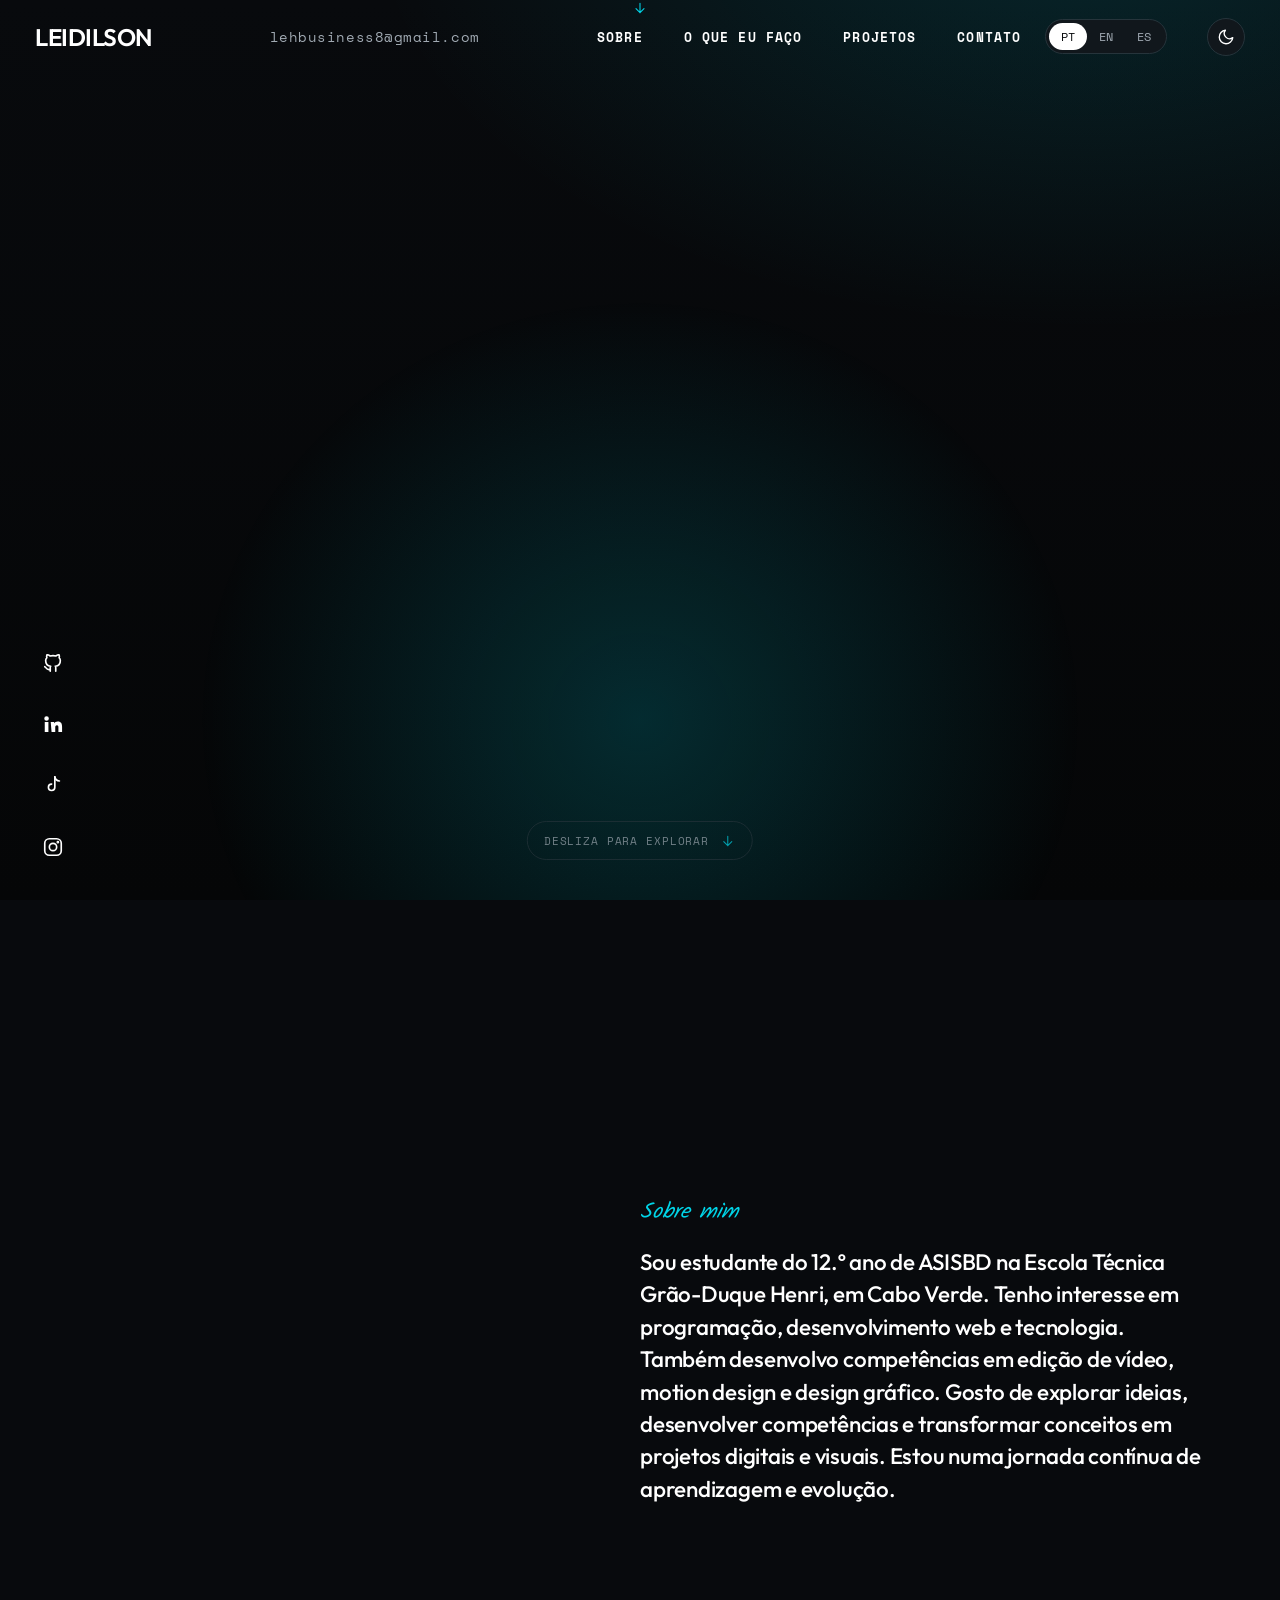
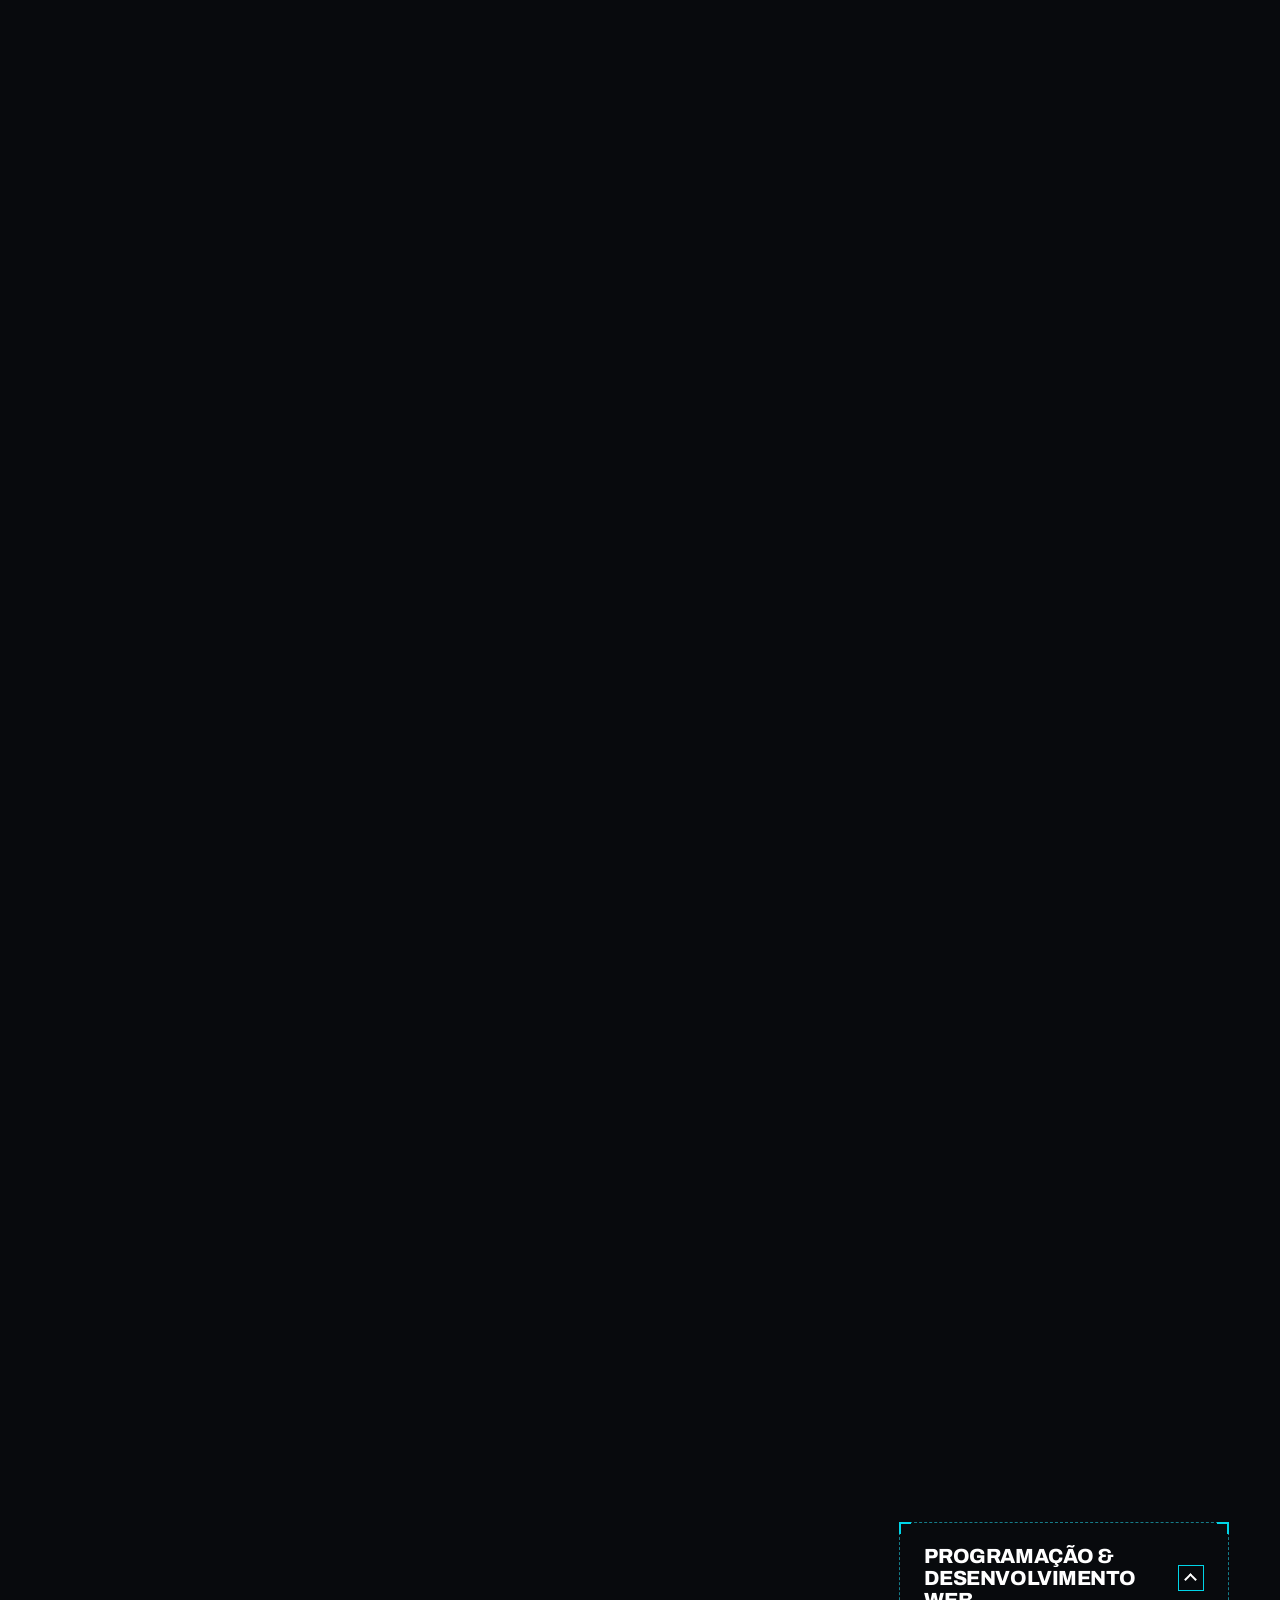
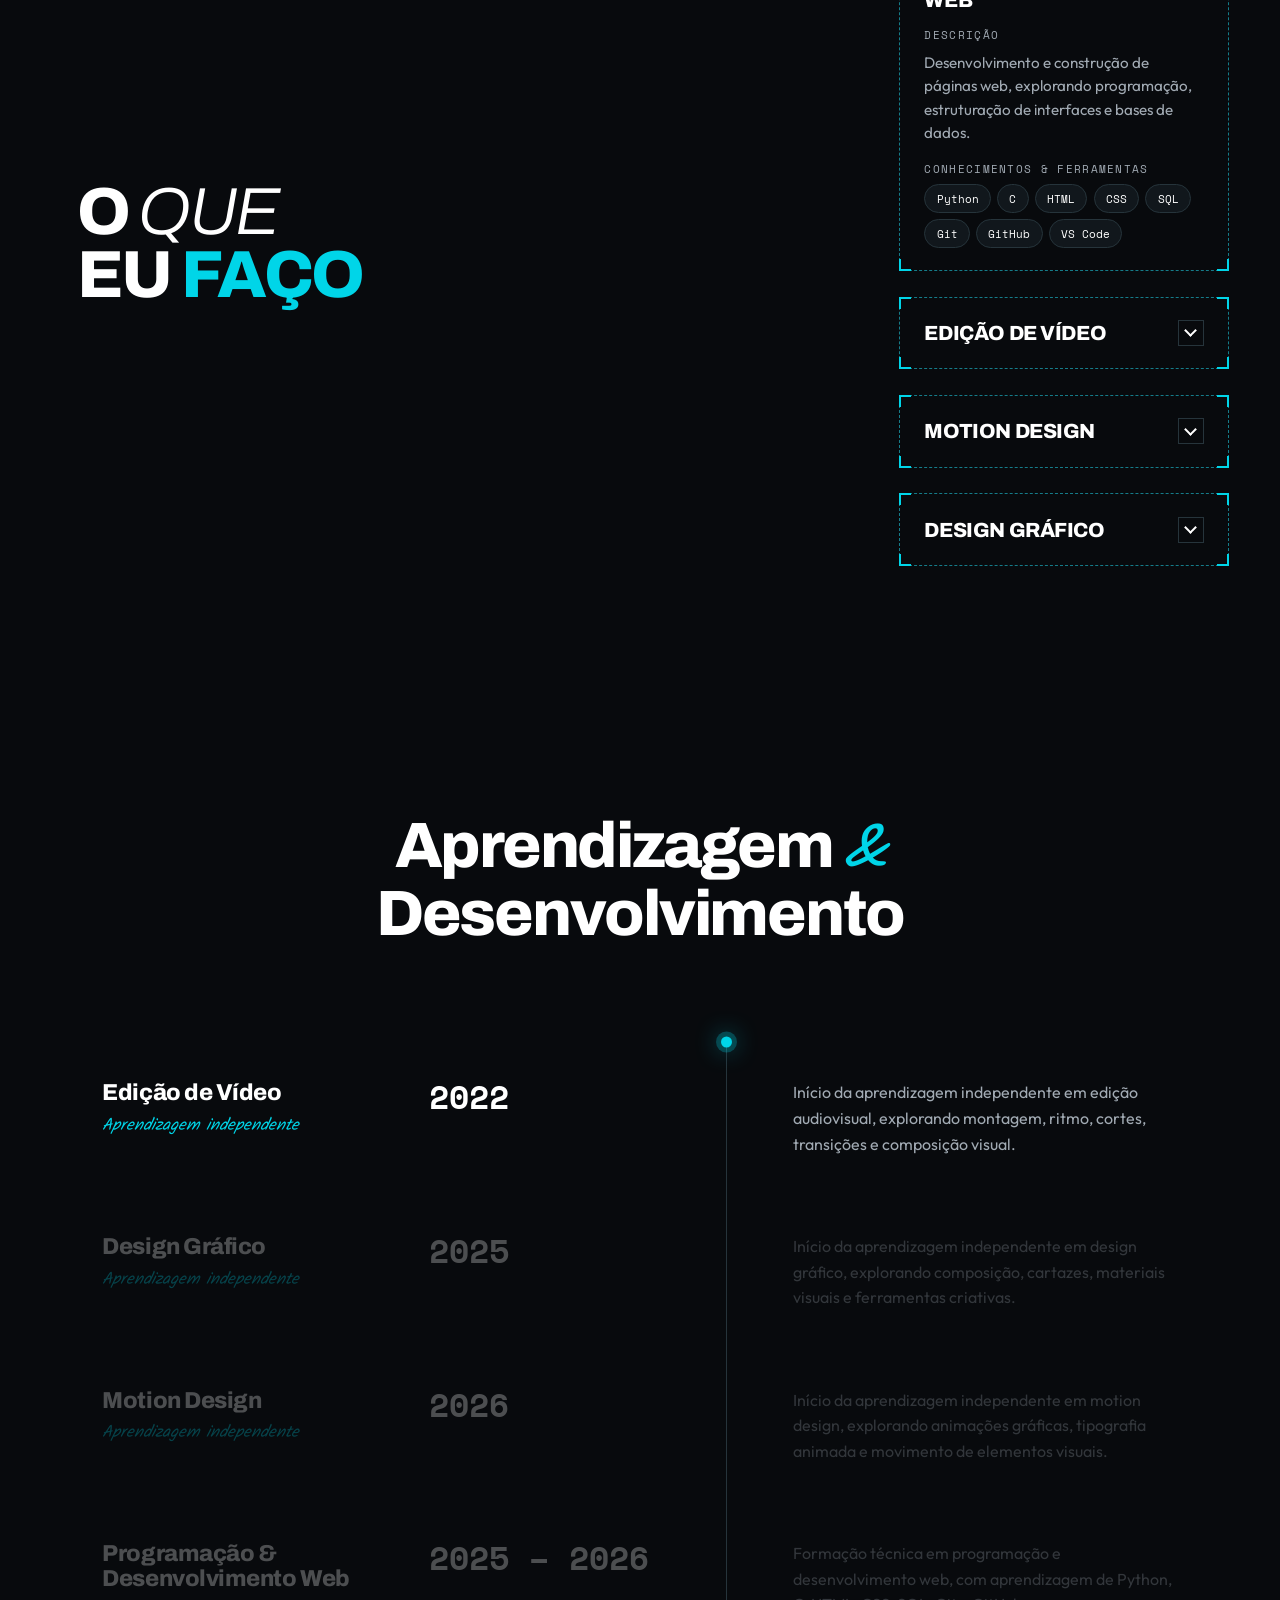
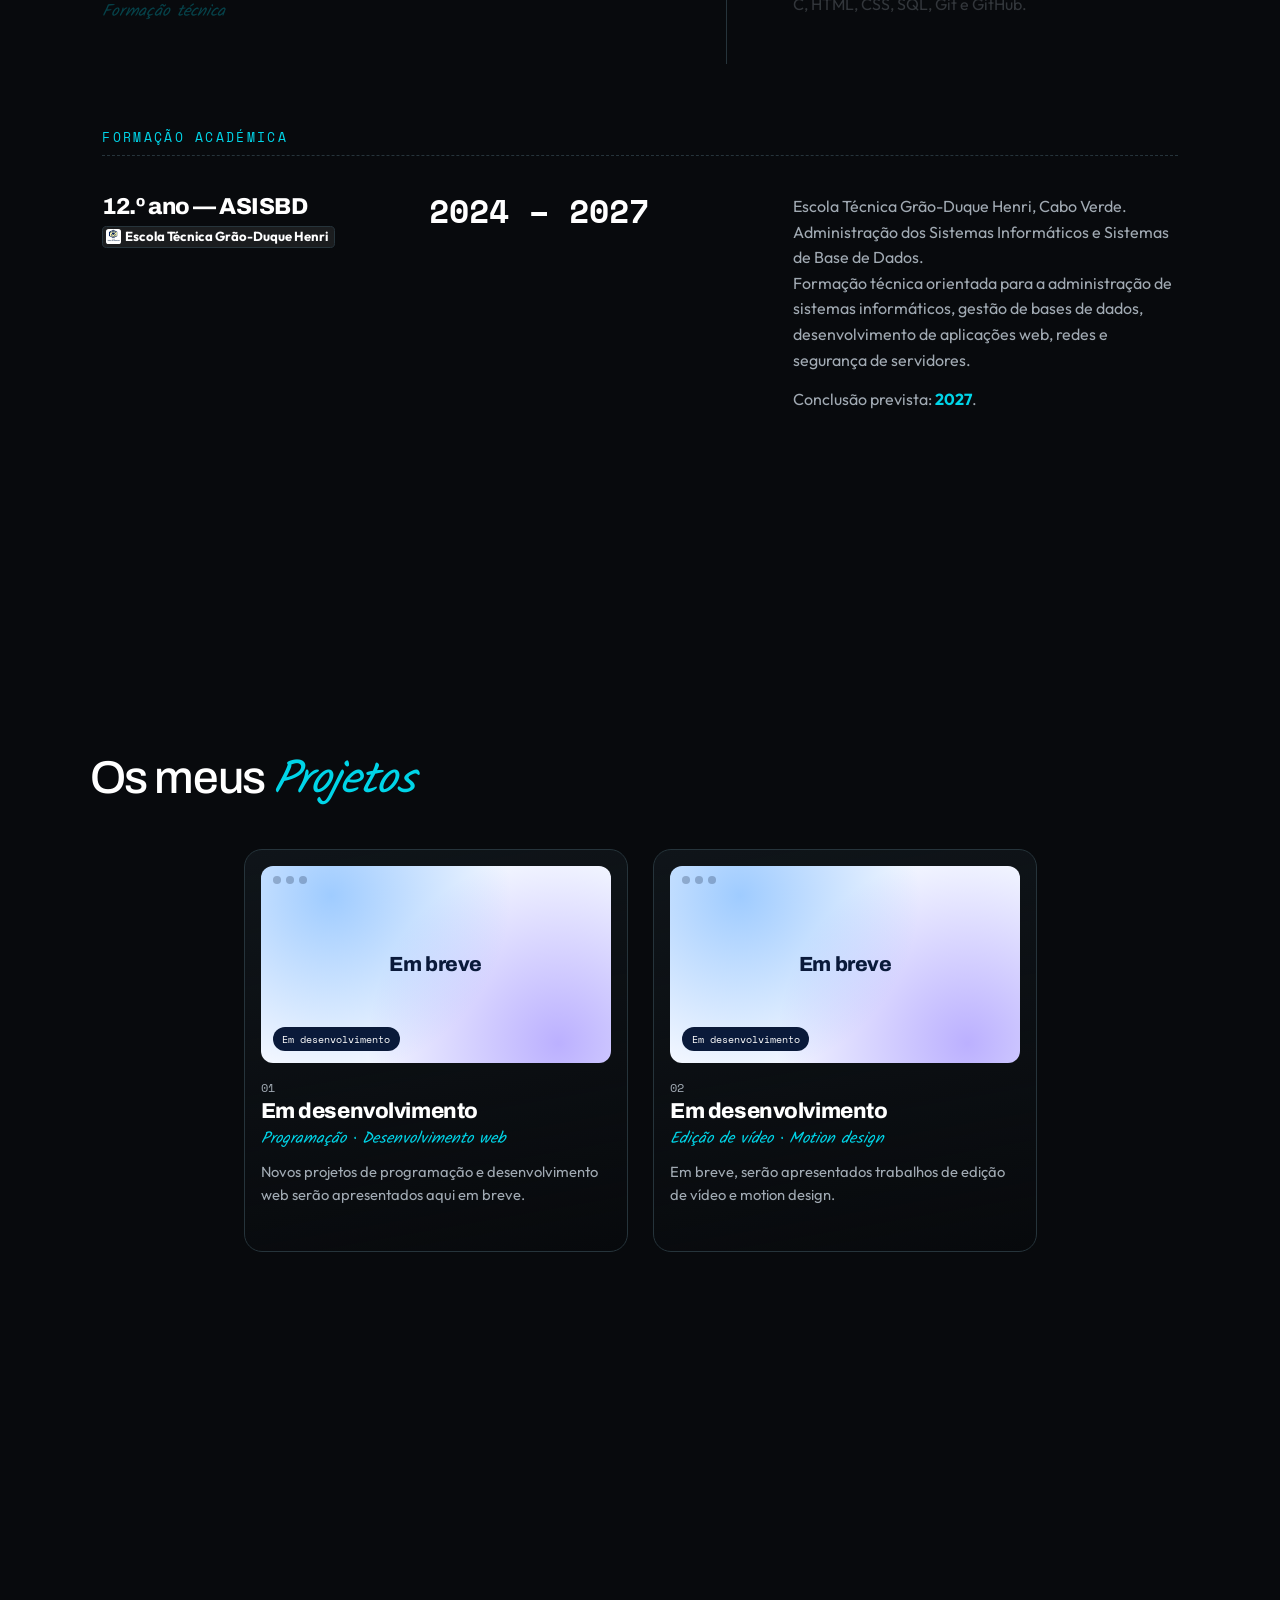
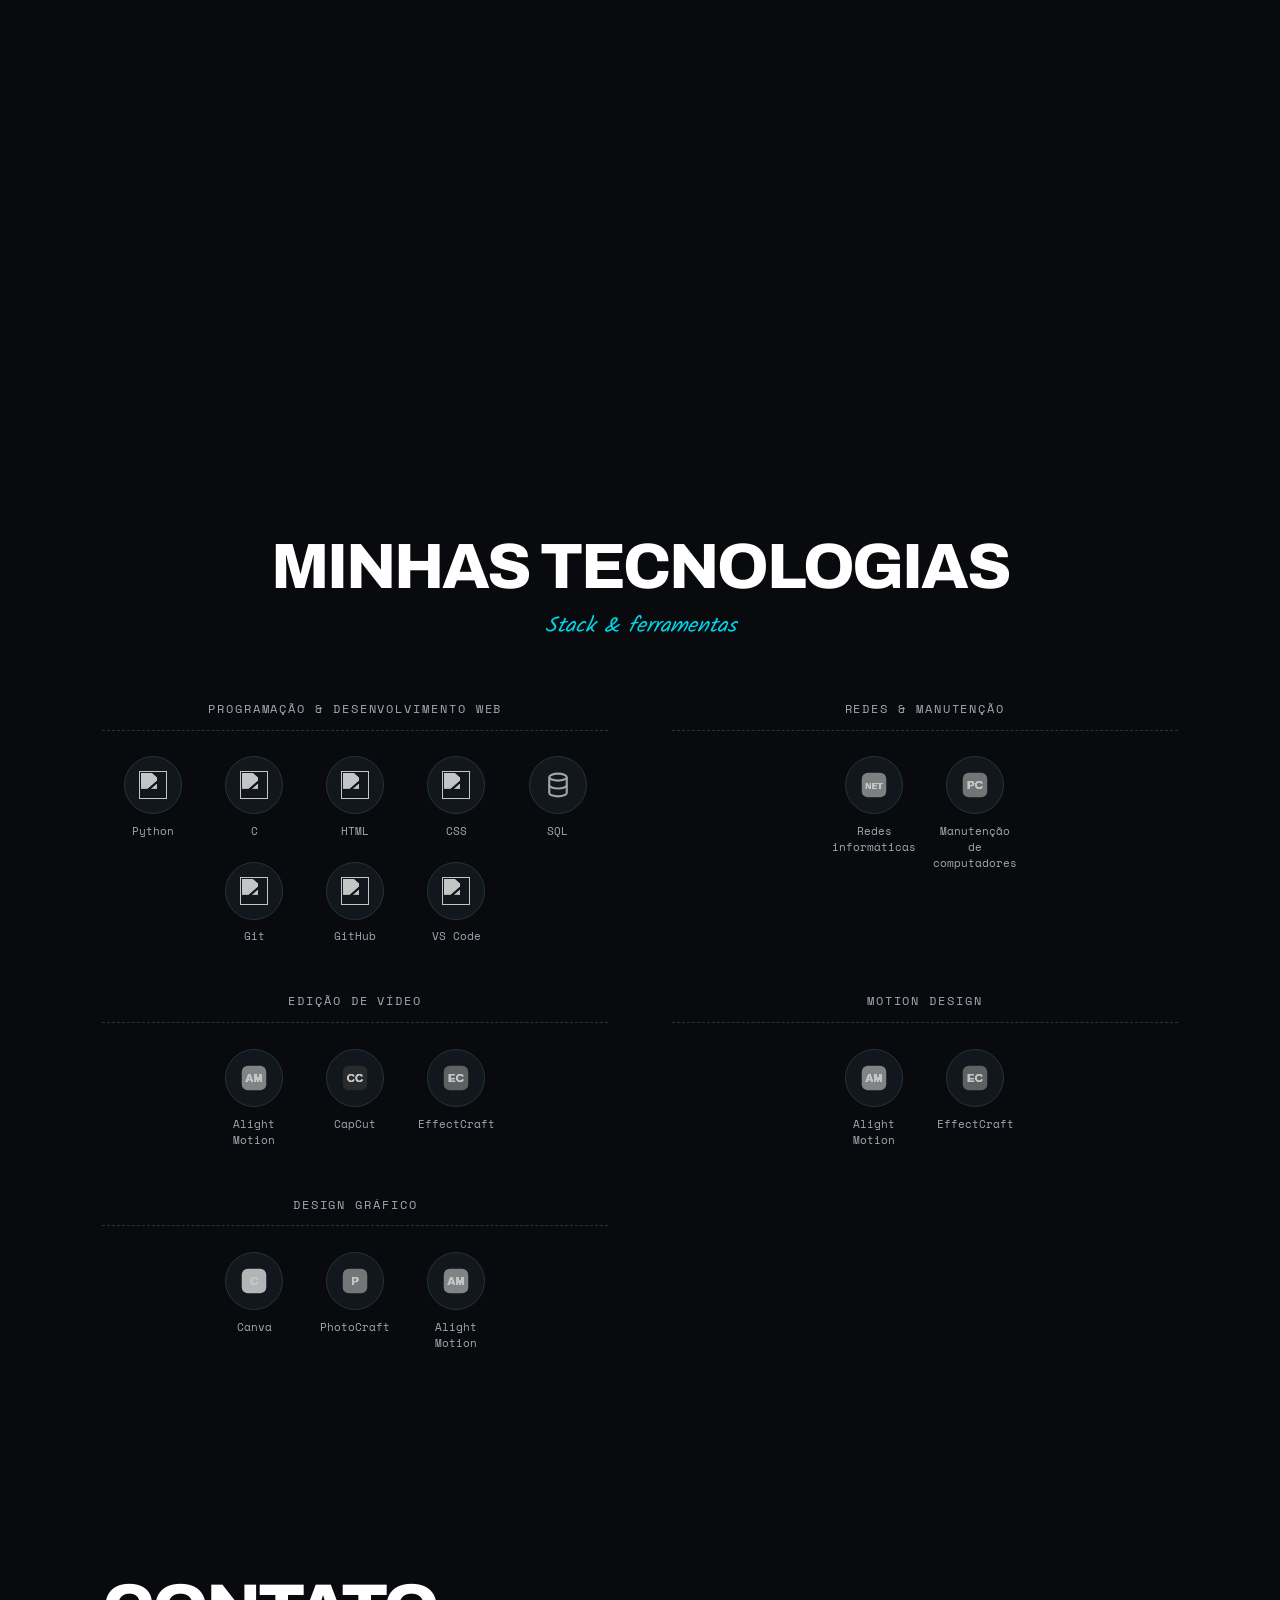
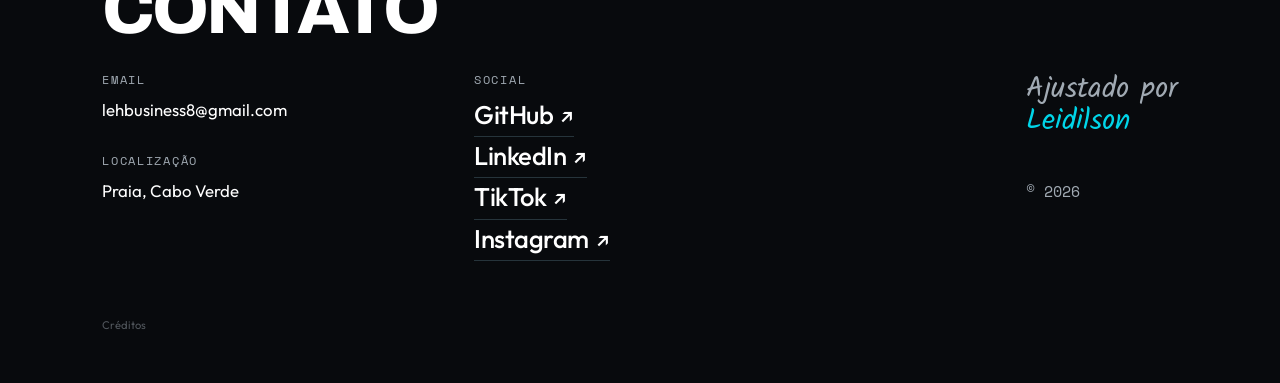
==== commit 6f000f64: "Update learning and development section title" ====
--- a/portfolio/index.html
+++ b/portfolio/index.html
@@ -4,7 +4,7 @@
 <head>
   <meta charset="utf-8" />
   <meta name="viewport" content="width=device-width, initial-scale=1" />
-  <title>Leidilson — Software development</title>
+  <title>Leidilson — Portfólio</title>
   <meta name="description" content="Leidilson Mendes — estudante de ASISBD em Informática, com interesse em desenvolvimento de software, edição de vídeo, motion design e design gráfico." />
   <link rel="preconnect" href="https://fonts.googleapis.com" />
   <link rel="preconnect" href="https://fonts.gstatic.com" crossorigin />
@@ -198,9 +198,9 @@
 
     <section class="career" id="carreira">
       <h2 class="center-title reveal">
-        <span data-i18n="career.t1">O meu percurso</span>
+        <span data-i18n="career.t1">Aprendizagem</span>
         <em>&amp;</em><br />
-        <span data-i18n="career.t2">de aprendizagem</span>
+        <span data-i18n="career.t2">Desenvolvimento</span>
       </h2>
 
       <div class="timeline">
